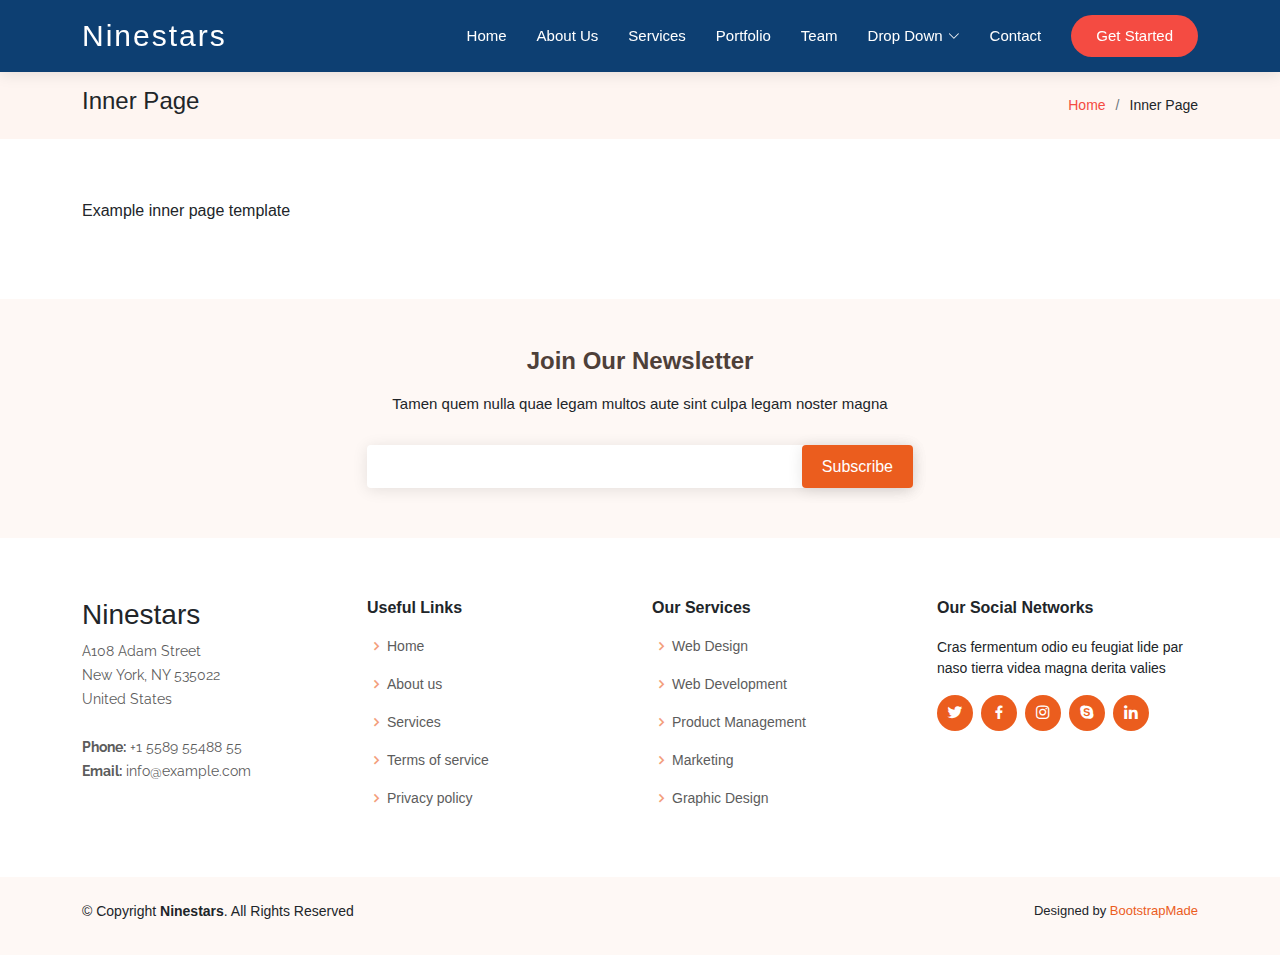
==== acercade.html @ 87b738aa "main commit" ====
<!DOCTYPE html>
<html lang="en">

<head>
  <meta charset="utf-8">
  <meta content="width=device-width, initial-scale=1.0" name="viewport">

  <title>Inner Page - Ninestars Bootstrap Template</title>
  <meta content="" name="description">
  <meta content="" name="keywords">

  <!-- Favicons -->
  <link href="assets/img/favicon.png" rel="icon">
  <link href="assets/img/apple-touch-icon.png" rel="apple-touch-icon">

  <!-- Google Fonts -->
  <link href="https://fonts.googleapis.com/css?family=Open+Sans:300,300i,400,400i,600,600i,700,700i|Raleway:300,300i,400,400i,600,600i,700,700i" rel="stylesheet">

  <!-- Vendor CSS Files -->
  <link href="assets/vendor/aos/aos.css" rel="stylesheet">
  <link href="assets/vendor/bootstrap/css/bootstrap.min.css" rel="stylesheet">
  <link href="assets/vendor/bootstrap-icons/bootstrap-icons.css" rel="stylesheet">
  <link href="assets/vendor/boxicons/css/boxicons.min.css" rel="stylesheet">
  <link href="assets/vendor/glightbox/css/glightbox.min.css" rel="stylesheet">
  <link href="assets/vendor/swiper/swiper-bundle.min.css" rel="stylesheet">

  <!-- Template Main CSS File -->
  <link href="assets/css/style.css" rel="stylesheet">

  <!-- =======================================================
  * Template Name: Ninestars - v4.7.0
  * Template URL: https://bootstrapmade.com/ninestars-free-bootstrap-3-theme-for-creative/
  * Author: BootstrapMade.com
  * License: https://bootstrapmade.com/license/
  ======================================================== -->
</head>

<body>

  <!-- ======= Header ======= -->
  <header id="header" class="fixed-top d-flex align-items-center">
    <div class="container d-flex align-items-center justify-content-between">

      <div class="logo">
        <h1 class="text-light"><a href="index.html"><span>Ninestars</span></a></h1>
        <!-- Uncomment below if you prefer to use an image logo -->
        <!-- <a href="index.html"><img src="assets/img/logo.png" alt="" class="img-fluid"></a>-->
      </div>

      <nav id="navbar" class="navbar">
        <ul>
          <li><a class="nav-link scrollto " href="#hero">Home</a></li>
          <li><a class="nav-link scrollto" href="#about">About Us</a></li>
          <li><a class="nav-link scrollto" href="#services">Services</a></li>
          <li><a class="nav-link scrollto" href="#portfolio">Portfolio</a></li>
          <li><a class="nav-link scrollto" href="#team">Team</a></li>
          <li class="dropdown"><a href="#"><span>Drop Down</span> <i class="bi bi-chevron-down"></i></a>
            <ul>
              <li><a href="#">Drop Down 1</a></li>
              <li class="dropdown"><a href="#"><span>Deep Drop Down</span> <i class="bi bi-chevron-right"></i></a>
                <ul>
                  <li><a href="#">Deep Drop Down 1</a></li>
                  <li><a href="#">Deep Drop Down 2</a></li>
                  <li><a href="#">Deep Drop Down 3</a></li>
                  <li><a href="#">Deep Drop Down 4</a></li>
                  <li><a href="#">Deep Drop Down 5</a></li>
                </ul>
              </li>
              <li><a href="#">Drop Down 2</a></li>
              <li><a href="#">Drop Down 3</a></li>
              <li><a href="#">Drop Down 4</a></li>
            </ul>
          </li>
          <li><a class="nav-link scrollto" href="#contact">Contact</a></li>
          <li><a class="getstarted scrollto" href="#about">Get Started</a></li>
        </ul>
        <i class="bi bi-list mobile-nav-toggle"></i>
      </nav><!-- .navbar -->

    </div>
  </header><!-- End Header -->

  <main id="main">

    <!-- ======= Breadcrumbs Section ======= -->
    <section class="breadcrumbs">
      <div class="container">

        <div class="d-flex justify-content-between align-items-center">
          <h2>Inner Page</h2>
          <ol>
            <li><a href="index.html">Home</a></li>
            <li>Inner Page</li>
          </ol>
        </div>

      </div>
    </section><!-- End Breadcrumbs Section -->

    <section class="inner-page">
      <div class="container">
        <p>
          Example inner page template
        </p>
      </div>
    </section>

  </main><!-- End #main -->

  <!-- ======= Footer ======= -->
  <footer id="footer">

    <div class="footer-newsletter">
      <div class="container">
        <div class="row justify-content-center">
          <div class="col-lg-6">
            <h4>Join Our Newsletter</h4>
            <p>Tamen quem nulla quae legam multos aute sint culpa legam noster magna</p>
            <form action="" method="post">
              <input type="email" name="email"><input type="submit" value="Subscribe">
            </form>
          </div>
        </div>
      </div>
    </div>

    <div class="footer-top">
      <div class="container">
        <div class="row">

          <div class="col-lg-3 col-md-6 footer-contact">
            <h3>Ninestars</h3>
            <p>
              A108 Adam Street <br>
              New York, NY 535022<br>
              United States <br><br>
              <strong>Phone:</strong> +1 5589 55488 55<br>
              <strong>Email:</strong> info@example.com<br>
            </p>
          </div>

          <div class="col-lg-3 col-md-6 footer-links">
            <h4>Useful Links</h4>
            <ul>
              <li><i class="bx bx-chevron-right"></i> <a href="#">Home</a></li>
              <li><i class="bx bx-chevron-right"></i> <a href="#">About us</a></li>
              <li><i class="bx bx-chevron-right"></i> <a href="#">Services</a></li>
              <li><i class="bx bx-chevron-right"></i> <a href="#">Terms of service</a></li>
              <li><i class="bx bx-chevron-right"></i> <a href="#">Privacy policy</a></li>
            </ul>
          </div>

          <div class="col-lg-3 col-md-6 footer-links">
            <h4>Our Services</h4>
            <ul>
              <li><i class="bx bx-chevron-right"></i> <a href="#">Web Design</a></li>
              <li><i class="bx bx-chevron-right"></i> <a href="#">Web Development</a></li>
              <li><i class="bx bx-chevron-right"></i> <a href="#">Product Management</a></li>
              <li><i class="bx bx-chevron-right"></i> <a href="#">Marketing</a></li>
              <li><i class="bx bx-chevron-right"></i> <a href="#">Graphic Design</a></li>
            </ul>
          </div>

          <div class="col-lg-3 col-md-6 footer-links">
            <h4>Our Social Networks</h4>
            <p>Cras fermentum odio eu feugiat lide par naso tierra videa magna derita valies</p>
            <div class="social-links mt-3">
              <a href="#" class="twitter"><i class="bx bxl-twitter"></i></a>
              <a href="#" class="facebook"><i class="bx bxl-facebook"></i></a>
              <a href="#" class="instagram"><i class="bx bxl-instagram"></i></a>
              <a href="#" class="google-plus"><i class="bx bxl-skype"></i></a>
              <a href="#" class="linkedin"><i class="bx bxl-linkedin"></i></a>
            </div>
          </div>

        </div>
      </div>
    </div>

    <div class="container py-4">
      <div class="copyright">
        &copy; Copyright <strong><span>Ninestars</span></strong>. All Rights Reserved
      </div>
      <div class="credits">
        <!-- All the links in the footer should remain intact. -->
        <!-- You can delete the links only if you purchased the pro version. -->
        <!-- Licensing information: https://bootstrapmade.com/license/ -->
        <!-- Purchase the pro version with working PHP/AJAX contact form: https://bootstrapmade.com/ninestars-free-bootstrap-3-theme-for-creative/ -->
        Designed by <a href="https://bootstrapmade.com/">BootstrapMade</a>
      </div>
    </div>
  </footer><!-- End Footer -->

  <a href="#" class="back-to-top d-flex align-items-center justify-content-center"><i class="bi bi-arrow-up-short"></i></a>

  <!-- Vendor JS Files -->
  <script src="assets/vendor/aos/aos.js"></script>
  <script src="assets/vendor/bootstrap/js/bootstrap.bundle.min.js"></script>
  <script src="assets/vendor/glightbox/js/glightbox.min.js"></script>
  <script src="assets/vendor/isotope-layout/isotope.pkgd.min.js"></script>
  <script src="assets/vendor/swiper/swiper-bundle.min.js"></script>
  <script src="assets/vendor/php-email-form/validate.js"></script>

  <!-- Template Main JS File -->
  <script src="assets/js/main.js"></script>

</body>

</html>
---- assets/css/style.css ----
/**
* Template Name: Ninestars - v4.7.0
* Template URL: https://bootstrapmade.com/ninestars-free-bootstrap-3-theme-for-creative/
* Author: BootstrapMade.com
* License: https://bootstrapmade.com/license/
*/

/*--------------------------------------------------------------
# General
--------------------------------------------------------------*/
body {
 font-family: Lato, Helvetica, sans-serif;
  color: #212529;
}

a {
  color: #F44B42;
  text-decoration: none;
}

a:hover {
  color: #F44B42;
  text-decoration: none;
}
h6{
  color: #000000;
}
h1, h2, h3, h4, h5, h6, .font-primary {
  font-family: Lato, Helvetica, sans-serif;
}

/*--------------------------------------------------------------
# Back to top button
--------------------------------------------------------------*/
.back-to-top {
  position: fixed;
  visibility: hidden;
  opacity: 0;
  right: 15px;
  bottom: 15px;
  z-index: 99999;
  background: #F44B42;
  width: 40px;
  height: 40px;
  border-radius: 4px;
  transition: all 0.4s;
}
.back-to-top i {
  font-size: 24px;
  color: #fff;
  line-height: 0;
}
.back-to-top:hover {
  background: #F44B42;
  color: #fff;
}
.back-to-top.active {
  visibility: visible;
  opacity: 1;
}

/*--------------------------------------------------------------
# Disable aos animation delay on mobile devices
--------------------------------------------------------------*/
@media screen and (max-width: 768px) {
  [data-aos-delay] {
    transition-delay: 0 !important;
  }
}
/*--------------------------------------------------------------
# Header
--------------------------------------------------------------*/
#header {
  height: 72px;
  transition: all 0.5s;
  z-index: 997;
  transition: all 0.5s;
  background: #0D3F72;
  box-shadow: 0px 2px 15px rgba(0, 0, 0, 0.1);
}
#header .logo h1 {
  font-size: 30px;
  margin: 0;
  line-height: 1;
  font-weight: 400;
  letter-spacing: 2px;
}
#header .logo h1 a, #header .logo h1 a:hover {
  color: #ffffff;
  text-decoration: none;
}
#header .logo img {
  padding: 0;
  margin: 0;
  max-height: 40px;
}

#main {
  margin-top: 72px;
}

/*--------------------------------------------------------------
# Navigation Menu
--------------------------------------------------------------*/
/**
* Desktop Navigation 
*/
.navbar {
  padding: 0;
}
.navbar ul {
  margin: 0;
  padding: 0;
  display: flex;
  list-style: none;
  align-items: center;
}
.navbar li {
  position: relative;
}
.navbar a, .navbar a:focus {
  display: flex;
  align-items: center;
  justify-content: space-between;
  padding: 10px 0 10px 30px;
  font-size: 15px;
  color: #ffffff;
  white-space: nowrap;
  transition: 0.3s;
}
.navbar a i, .navbar a:focus i {
  font-size: 12px;
  line-height: 0;
  margin-left: 5px;
}
.navbar a:hover, .navbar .active, .navbar .active:focus, .navbar li:hover > a {
  color: #F44B42;
}
.navbar .getstarted, .navbar .getstarted:focus {
  background: #F44B42;
  color: #fff;
  padding: 10px 25px;
  margin-left: 30px;
  border-radius: 50px;
}
.navbar .getstarted:hover, .navbar .getstarted:focus:hover {
  color: #fff;
  background: #F44B42;
}
.navbar .dropdown ul {
  display: block;
  position: absolute;
  left: 14px;
  top: calc(100% + 30px);
  margin: 0;
  padding: 10px 0;
  z-index: 99;
  opacity: 0;
  visibility: hidden;
  background: #fff;
  box-shadow: 0px 0px 30px rgba(127, 137, 161, 0.25);
  transition: 0.3s;
}
.navbar .dropdown ul li {
  min-width: 200px;
}
.navbar .dropdown ul a {
  padding: 10px 20px;
  font-size: 15px;
  text-transform: none;
}
.navbar .dropdown ul a i {
  font-size: 12px;
}
.navbar .dropdown ul a:hover, .navbar .dropdown ul .active:hover, .navbar .dropdown ul li:hover > a {
  color: #eb5d1e;
}
.navbar .dropdown:hover > ul {
  opacity: 1;
  top: 100%;
  visibility: visible;
}
.navbar .dropdown .dropdown ul {
  top: 0;
  left: calc(100% - 30px);
  visibility: hidden;
}
.navbar .dropdown .dropdown:hover > ul {
  opacity: 1;
  top: 0;
  left: 100%;
  visibility: visible;
}
@media (max-width: 1366px) {
  .navbar .dropdown .dropdown ul {
    left: -90%;
  }
  .navbar .dropdown .dropdown:hover > ul {
    left: -100%;
  }
}

/**
* Mobile Navigation 
*/
.mobile-nav-toggle {
  color: #7a6960;
  font-size: 28px;
  cursor: pointer;
  display: none;
  line-height: 0;
  transition: 0.5s;
}
.mobile-nav-toggle.bi-x {
  color: #fff;
}

@media (max-width: 991px) {
  .mobile-nav-toggle {
    display: block;
  }

  .navbar ul {
    display: none;
  }
}
.navbar-mobile {
  position: fixed;
  overflow: hidden;
  top: 0;
  right: 0;
  left: 0;
  bottom: 0;
  background: rgba(78, 64, 57, 0.9);
  transition: 0.3s;
}
.navbar-mobile .mobile-nav-toggle {
  position: absolute;
  top: 15px;
  right: 15px;
}
.navbar-mobile ul {
  display: block;
  position: absolute;
  top: 55px;
  right: 15px;
  bottom: 15px;
  left: 15px;
  padding: 10px 0;
  background-color: #fff;
  overflow-y: auto;
  transition: 0.3s;
}
.navbar-mobile a, .navbar-mobile a:focus {
  padding: 10px 20px;
  font-size: 15px;
  color: #7a6960;
}
.navbar-mobile a:hover, .navbar-mobile .active, .navbar-mobile li:hover > a {
  color: #eb5d1e;
}
.navbar-mobile .getstarted, .navbar-mobile .getstarted:focus {
  margin: 15px;
}
.navbar-mobile .dropdown ul {
  position: static;
  display: none;
  margin: 10px 20px;
  padding: 10px 0;
  z-index: 99;
  opacity: 1;
  visibility: visible;
  background: #fff;
  box-shadow: 0px 0px 30px rgba(127, 137, 161, 0.25);
}
.navbar-mobile .dropdown ul li {
  min-width: 200px;
}
.navbar-mobile .dropdown ul a {
  padding: 10px 20px;
}
.navbar-mobile .dropdown ul a i {
  font-size: 12px;
}
.navbar-mobile .dropdown ul a:hover, .navbar-mobile .dropdown ul .active:hover, .navbar-mobile .dropdown ul li:hover > a {
  color: #eb5d1e;
}
.navbar-mobile .dropdown > .dropdown-active {
  display: block;
}

/*--------------------------------------------------------------
# Hero Section
--------------------------------------------------------------*/
#hero {
  width: 100%;
  background-image: url('../img/image1.png');
  background-repeat: no-repeat;
  background-size: cover;
  height: 70vh;
  
  margin: 72px 0 -72px 0;
}
#hero h1 {
  margin: 0;
  font-size: 48px;
  font-weight: 700;
  line-height: 56px;
  color: #ffffff;
}
#hero h2 {
  color: #0D3F72;
  margin: 15px 0 0 0;
  font-size: 24px;
}
#hero .btn-get-started {
  font-family: Lato, Helvetica, sans-serif;
  font-weight: 500;
  font-size: 16px;
  letter-spacing: 1px;
  display: inline-block;
  padding: 18px 38px;
  transition: 0.5s;
  margin-top: 30px;
  color: #fff;
  background: #0D3F72;
}
#hero .btn-get-started:hover {
  background: #F44B42;
}
#hero .animated {
  animation: up-down 2s ease-in-out infinite alternate-reverse both;
}
@media (max-width: 991px) {
  #hero {
    height: calc(100vh - 72px);
  }
  #hero .animated {
    -webkit-animation: none;
    animation: none;
  }
  #hero .hero-img {
    text-align: center;
  }
  #hero .hero-img img {
    width: 50%;
  }
}
@media (max-width: 768px) {
  #hero h1 {
    font-size: 28px;
    line-height: 36px;
  }
  #hero h2 {
    font-size: 18px;
    line-height: 24px;
  }
  #hero .hero-img img {
    width: 70%;
  }
}
@media (max-width: 575px) {
  #hero .hero-img img {
    width: 80%;
  }
}
@media (max-height: 600px) {
  #hero {
    height: 120vh;
  }
}

@-webkit-keyframes up-down {
  0% {
    transform: translateY(10px);
  }
  100% {
    transform: translateY(-10px);
  }
}

@keyframes up-down {
  0% {
    transform: translateY(10px);
  }
  100% {
    transform: translateY(-10px);
  }
}
/*--------------------------------------------------------------
# Sections General
--------------------------------------------------------------*/
section {
  padding: 60px 0;
  overflow: hidden;
}

.section-bg {
  background-color: #fff;
}

.section-title {
  text-align: center;
  padding-bottom: 30px;
}
.section-title h2 {
  font-size: 24px;
  font-weight: 700;
  padding-bottom: 0;
  line-height: 1px;
  margin-bottom: 15px;
  color: #0D3F72;
}
.section-title p {
  padding-bottom: 15px;
  margin-bottom: 15px;
  position: relative;
  font-size: 32px;
  font-weight: 700;
  color: #4e4039;
}
.section-title p::after {
  content: "";
  position: absolute;
  display: block;
  width: 60px;
  height: 2px;
  background: #eb5d1e;
  bottom: 0;
  left: calc(50% - 30px);
}

/*--------------------------------------------------------------
# Breadcrumbs
--------------------------------------------------------------*/
.breadcrumbs {
  padding: 15px 0;
  background-color: #fef5f1;
  min-height: 40px;
}
.breadcrumbs h2 {
  font-size: 24px;
  font-weight: 300;
}
.breadcrumbs ol {
  display: flex;
  flex-wrap: wrap;
  list-style: none;
  padding: 0;
  margin: 0;
  font-size: 14px;
}
.breadcrumbs ol li + li {
  padding-left: 10px;
}
.breadcrumbs ol li + li::before {
  display: inline-block;
  padding-right: 10px;
  color: #6c757d;
  content: "/";
}
@media (max-width: 768px) {
  .breadcrumbs .d-flex {
    display: block !important;
  }
  .breadcrumbs ol {
    display: block;
  }
  .breadcrumbs ol li {
    display: inline-block;
  }
}

/*--------------------------------------------------------------
# About
--------------------------------------------------------------*/
.about h3 {
  font-weight: 700;
  font-size: 34px;
  color: #4e4039;
}
.about h4 {
  font-size: 20px;
  font-weight: 700;
  margin-top: 5px;
  color: #7a6960;
}
.about i {
  font-size: 48px;
  margin-top: 15px;
  color: #f39e7a;
}
.about p {
  font-size: 15px;
  color: #5a6570;
}
@media (max-width: 991px) {
  .about .about-img img {
    max-width: 70%;
  }
}
@media (max-width: 767px) {
  .about .about-img img {
    max-width: 90%;
  }
}

/*--------------------------------------------------------------
# Services
--------------------------------------------------------------*/
.services .icon-box {
  padding: 30px;
  position: relative;
  overflow: hidden;
  margin: 0 0 40px 0;
  background: #fff;
  box-shadow: 0 10px 29px 0 rgba(68, 88, 144, 0.1);
  transition: all 0.3s ease-in-out;
  border-radius: 15px;
  text-align: center;
  border-bottom: 3px solid #fff;
}
.services .icon-box:hover {
  transform: translateY(-5px);
  border-color: #ef7f4d;
}
.services .icon i {
  font-size: 48px;
  line-height: 1;
  margin-bottom: 15px;
  color: #ef7f4d;
}
.services .title {
  font-weight: 700;
  margin-bottom: 15px;
  font-size: 18px;
}
.services .title a {
  color: #111;
}
.services .description {
  font-size: 15px;
  line-height: 28px;
  margin-bottom: 0;
}

/*--------------------------------------------------------------
# Portfolio
--------------------------------------------------------------*/
.portfolio .portfolio-item {
  margin-bottom: 30px;
}
.portfolio #portfolio-flters {
  padding: 0;
  margin: 0 0 35px 0;
  list-style: none;
  text-align: center;
}
.portfolio #portfolio-flters li {
  cursor: pointer;
  margin: 0 15px 15px 0;
  display: inline-block;
  padding: 5px;
  font-size: 16px;
  font-weight: 600;
  line-height: 20px;
  color: #212529;
  margin-bottom: 5px;
  transition: all 0.3s ease-in-out;
}
.portfolio #portfolio-flters li:hover, .portfolio #portfolio-flters li.filter-active {
  color: #eb5d1e;
}
.portfolio #portfolio-flters li:last-child {
  margin-right: 0;
}
.portfolio .portfolio-wrap {
  transition: 0.3s;
  position: relative;
  overflow: hidden;
  border-radius: 8px;
  z-index: 1;
}
.portfolio .portfolio-wrap::before {
  content: "";
  background: rgba(122, 105, 96, 0.6);
  position: absolute;
  left: 100%;
  right: 0;
  top: 0;
  bottom: 0;
  transition: all ease-in-out 0.3s;
  z-index: 2;
}
.portfolio .portfolio-wrap img {
  transition: 0.3s;
  position: relative;
  z-index: 1;
}
.portfolio .portfolio-wrap .portfolio-links {
  opacity: 0;
  left: 0;
  right: 0;
  top: calc(50% - 32px);
  text-align: center;
  z-index: 3;
  position: absolute;
  transition: all ease-in-out 0.3s;
}
.portfolio .portfolio-wrap .portfolio-links a {
  color: #eb5d1e;
  margin: 0 4px;
  line-height: 0;
  background-color: #fff;
  padding-top: 6px;
  padding-right: 1px;
  border-radius: 50px;
  text-align: center;
  width: 32px;
  height: 32px;
  display: inline-block;
  transition: 0.3s;
}
.portfolio .portfolio-wrap .portfolio-links a i {
  line-height: 0;
  font-size: 20px;
}
.portfolio .portfolio-wrap .portfolio-links a:hover {
  background: #eb5d1e;
  color: #fff;
}
.portfolio .portfolio-wrap .portfolio-info {
  opacity: 0;
  position: absolute;
  bottom: -20px;
  left: 0;
  right: 0;
  text-align: center;
  z-index: 3;
  transition: all ease-in-out 0.3s;
}
.portfolio .portfolio-wrap .portfolio-info h4 {
  font-size: 20px;
  color: #fff;
  font-weight: 600;
}
.portfolio .portfolio-wrap .portfolio-info p {
  color: #ffffff;
  font-size: 14px;
  text-transform: uppercase;
}
.portfolio .portfolio-wrap:hover::before {
  left: 0;
}
.portfolio .portfolio-wrap:hover .portfolio-links {
  opacity: 1;
  top: calc(50% - 16px);
}
.portfolio .portfolio-wrap:hover .portfolio-info {
  opacity: 1;
  bottom: 0;
}

/*--------------------------------------------------------------
# Portfolio Details
--------------------------------------------------------------*/
.portfolio-details {
  padding-top: 40px;
}
.portfolio-details .portfolio-details-slider img {
  width: 100%;
}
.portfolio-details .portfolio-details-slider .swiper-pagination {
  margin-top: 20px;
  position: relative;
}
.portfolio-details .portfolio-details-slider .swiper-pagination .swiper-pagination-bullet {
  width: 12px;
  height: 12px;
  background-color: #fff;
  opacity: 1;
  border: 1px solid #eb5d1e;
}
.portfolio-details .portfolio-details-slider .swiper-pagination .swiper-pagination-bullet-active {
  background-color: #eb5d1e;
}
.portfolio-details .portfolio-info {
  padding: 30px;
  box-shadow: 0px 0 30px rgba(122, 105, 96, 0.08);
}
.portfolio-details .portfolio-info h3 {
  font-size: 22px;
  font-weight: 700;
  margin-bottom: 20px;
  padding-bottom: 20px;
  border-bottom: 1px solid #eee;
}
.portfolio-details .portfolio-info ul {
  list-style: none;
  padding: 0;
  font-size: 15px;
}
.portfolio-details .portfolio-info ul li + li {
  margin-top: 10px;
}
.portfolio-details .portfolio-description {
  padding-top: 30px;
}
.portfolio-details .portfolio-description h2 {
  font-size: 26px;
  font-weight: 700;
  margin-bottom: 20px;
}
.portfolio-details .portfolio-description p {
  padding: 0;
}

/*--------------------------------------------------------------
# F.A.Q
--------------------------------------------------------------*/
.faq {
  padding: 60px 0;
}
.faq .faq-list {
  padding: 0;
  list-style: none;
}
.faq .faq-list li {
  border-bottom: 1px solid #eae7e5;
  margin-bottom: 20px;
  padding-bottom: 20px;
}
.faq .faq-list .question {
  display: block;
  position: relative;
  font-family: #eb5d1e;
  font-size: 18px;
  line-height: 24px;
  font-weight: 400;
  font-weight: 600;
  padding-left: 25px;
  cursor: pointer;
  color: #c54811;
  transition: 0.3s;
}
.faq .faq-list i {
  font-size: 16px;
  position: absolute;
  left: 0;
  top: -2px;
}
.faq .faq-list p {
  margin-bottom: 0;
  padding: 10px 0 0 25px;
}
.faq .faq-list .icon-show {
  display: none;
}
.faq .faq-list .collapsed {
  color: #343a40;
}
.faq .faq-list .collapsed:hover {
  color: #eb5d1e;
}
.faq .faq-list .collapsed .icon-show {
  display: inline-block;
  transition: 0.6s;
}
.faq .faq-list .collapsed .icon-close {
  display: none;
  transition: 0.6s;
}

/*--------------------------------------------------------------
# Team
--------------------------------------------------------------*/
.team {
  background: #fff;
  padding: 60px 0;
}
.team .member {
  text-align: center;
  margin-bottom: 20px;
  background: #343a40;
  position: relative;
  overflow: hidden;
}
.team .member .member-info {
  opacity: 0;
  position: absolute;
  bottom: 0;
  top: 0;
  left: 0;
  right: 0;
  transition: 0.2s;
}
.team .member .member-info-content {
  position: absolute;
  left: 50px;
  right: 0;
  bottom: 0;
  transition: bottom 0.4s;
}
.team .member .member-info-content h4 {
  font-weight: 700;
  margin-bottom: 2px;
  font-size: 18px;
  color: #fff;
}
.team .member .member-info-content span {
  font-style: italic;
  display: block;
  font-size: 13px;
  color: #fff;
}
.team .member .social {
  position: absolute;
  left: -50px;
  top: 0;
  bottom: 0;
  width: 50px;
  transition: left ease-in-out 0.3s;
  background: rgba(78, 64, 57, 0.6);
  text-align: center;
}
.team .member .social a {
  transition: color 0.3s;
  display: block;
  color: #fff;
  margin-top: 15px;
}
.team .member .social a:hover {
  color: #eb5d1e;
}
.team .member .social i {
  font-size: 18px;
  margin: 0 2px;
}
.team .member:hover .member-info {
  background: linear-gradient(0deg, rgba(78, 64, 57, 0.95) 0%, rgba(78, 64, 57, 0.95) 15%, rgba(255, 255, 255, 0) 100%);
  opacity: 1;
  transition: 0.4s;
}
.team .member:hover .member-info-content {
  bottom: 30px;
  transition: bottom 0.4s;
}
.team .member:hover .social {
  left: 0;
  transition: left ease-in-out 0.3s;
}

/*--------------------------------------------------------------
# Clients
--------------------------------------------------------------*/
.clients .clients-slider .swiper-slide img {
  opacity: 0.5;
  transition: 0.3s;
}
.clients .clients-slider .swiper-slide img:hover {
  opacity: 1;
}
.clients .clients-slider .swiper-pagination {
  margin-top: 20px;
  position: relative;
}
.clients .clients-slider .swiper-pagination .swiper-pagination-bullet {
  width: 12px;
  height: 12px;
  background-color: #fff;
  opacity: 1;
  border: 1px solid #eb5d1e;
}
.clients .clients-slider .swiper-pagination .swiper-pagination-bullet-active {
  background-color: #eb5d1e;
}

/*--------------------------------------------------------------
# Contact Us
--------------------------------------------------------------*/
.contact .info {
  border-top: 3px solid #eb5d1e;
  border-bottom: 3px solid #eb5d1e;
  padding: 30px;
  background: #fff;
  width: 100%;
  box-shadow: 0 0 24px 0 rgba(0, 0, 0, 0.12);
}
.contact .info i {
  font-size: 20px;
  color: #eb5d1e;
  float: left;
  width: 44px;
  height: 44px;
  background: #fdf1ec;
  display: flex;
  justify-content: center;
  align-items: center;
  border-radius: 50px;
  transition: all 0.3s ease-in-out;
}
.contact .info h4 {
  padding: 0 0 0 60px;
  font-size: 22px;
  font-weight: 600;
  margin-bottom: 5px;
  color: #7a6960;
}
.contact .info p {
  padding: 0 0 10px 60px;
  margin-bottom: 20px;
  font-size: 14px;
  color: #ab9d95;
}
.contact .info .email p {
  padding-top: 5px;
}
.contact .info .social-links {
  padding-left: 60px;
}
.contact .info .social-links a {
  font-size: 18px;
  display: inline-block;
  background: #333;
  color: #fff;
  line-height: 1;
  padding: 8px 0;
  border-radius: 50%;
  text-align: center;
  width: 36px;
  height: 36px;
  transition: 0.3s;
  margin-right: 10px;
}
.contact .info .social-links a:hover {
  background: #eb5d1e;
  color: #fff;
}
.contact .info .email:hover i, .contact .info .address:hover i, .contact .info .phone:hover i {
  background: #eb5d1e;
  color: #fff;
}
.contact .php-email-form {
  width: 100%;
  border-top: 3px solid #eb5d1e;
  border-bottom: 3px solid #eb5d1e;
  padding: 30px;
  background: #fff;
  box-shadow: 0 0 24px 0 rgba(0, 0, 0, 0.12);
}
.contact .php-email-form .form-group {
  padding-bottom: 8px;
}
.contact .php-email-form .error-message {
  display: none;
  color: #fff;
  background: #ed3c0d;
  text-align: left;
  padding: 15px;
  font-weight: 600;
}
.contact .php-email-form .error-message br + br {
  margin-top: 25px;
}
.contact .php-email-form .sent-message {
  display: none;
  color: #fff;
  background: #18d26e;
  text-align: center;
  padding: 15px;
  font-weight: 600;
}
.contact .php-email-form .loading {
  display: none;
  background: #fff;
  text-align: center;
  padding: 15px;
}
.contact .php-email-form .loading:before {
  content: "";
  display: inline-block;
  border-radius: 50%;
  width: 24px;
  height: 24px;
  margin: 0 10px -6px 0;
  border: 3px solid #18d26e;
  border-top-color: #eee;
  -webkit-animation: animate-loading 1s linear infinite;
  animation: animate-loading 1s linear infinite;
}
.contact .php-email-form input, .contact .php-email-form textarea {
  border-radius: 0;
  box-shadow: none;
  font-size: 14px;
}
.contact .php-email-form input {
  height: 44px;
}
.contact .php-email-form textarea {
  padding: 10px 12px;
}
.contact .php-email-form button[type=submit] {
  background: #F44B42;
  border: 0;
  padding: 10px 24px;
  color: #fff;
  transition: 0.4s;
  border-radius: 4px;
}
.contact .php-email-form button[type=submit]:hover {
  background: #ef7f4d;
}
@-webkit-keyframes animate-loading {
  0% {
    transform: rotate(0deg);
  }
  100% {
    transform: rotate(360deg);
  }
}
@keyframes animate-loading {
  0% {
    transform: rotate(0deg);
  }
  100% {
    transform: rotate(360deg);
  }
}

/*--------------------------------------------------------------
# Footer
--------------------------------------------------------------*/
#footer {
  background: #fff;
  padding: 0 0 30px 0;
  color: #212529;
  font-size: 14px;
  background: #fef8f5;
}
#footer .footer-newsletter {
  padding: 50px 0;
  background: #fef8f5;
  text-align: center;
  font-size: 15px;
}
#footer .footer-newsletter h4 {
  font-size: 24px;
  margin: 0 0 20px 0;
  padding: 0;
  line-height: 1;
  font-weight: 600;
  color: #4e4039;
}
#footer .footer-newsletter form {
  margin-top: 30px;
  background: #fff;
  padding: 6px 10px;
  position: relative;
  border-radius: 4px;
  box-shadow: 0px 2px 15px rgba(0, 0, 0, 0.1);
  text-align: left;
}
#footer .footer-newsletter form input[type=email] {
  border: 0;
  padding: 4px 4px;
  width: calc(100% - 100px);
}
#footer .footer-newsletter form input[type=submit] {
  position: absolute;
  top: 0;
  right: 0;
  bottom: 0;
  border: 0;
  background: none;
  font-size: 16px;
  padding: 0 20px;
  background: #eb5d1e;
  color: #fff;
  transition: 0.3s;
  border-radius: 4px;
  box-shadow: 0px 2px 15px rgba(0, 0, 0, 0.1);
}
#footer .footer-newsletter form input[type=submit]:hover {
  background: #c54811;
}
#footer .footer-top {
  padding: 60px 0 30px 0;
  background: #fff;
}
#footer .footer-top .footer-contact {
  margin-bottom: 30px;
}
#footer .footer-top .footer-contact h4 {
  font-size: 22px;
  margin: 0 0 30px 0;
  padding: 2px 0 2px 0;
  line-height: 1;
  font-weight: 700;
}
#footer .footer-top .footer-contact p {
  font-size: 14px;
  line-height: 24px;
  margin-bottom: 0;
  font-family: "Raleway", sans-serif;
  color: #5c5c5c;
}
#footer .footer-top h4 {
  font-size: 16px;
  font-weight: bold;
  color: #212529;
  position: relative;
  padding-bottom: 12px;
}
#footer .footer-top .footer-links {
  margin-bottom: 30px;
}
#footer .footer-top .footer-links ul {
  list-style: none;
  padding: 0;
  margin: 0;
}
#footer .footer-top .footer-links ul i {
  padding-right: 2px;
  color: #f39e7a;
  font-size: 18px;
  line-height: 1;
}
#footer .footer-top .footer-links ul li {
  padding: 10px 0;
  display: flex;
  align-items: center;
}
#footer .footer-top .footer-links ul li:first-child {
  padding-top: 0;
}
#footer .footer-top .footer-links ul a {
  color: #5c5c5c;
  transition: 0.3s;
  display: inline-block;
  line-height: 1;
}
#footer .footer-top .footer-links ul a:hover {
  text-decoration: none;
  color: #eb5d1e;
}
#footer .footer-top .social-links a {
  font-size: 18px;
  display: inline-block;
  background: #eb5d1e;
  color: #fff;
  line-height: 1;
  padding: 8px 0;
  margin-right: 4px;
  border-radius: 50%;
  text-align: center;
  width: 36px;
  height: 36px;
  transition: 0.3s;
}
#footer .footer-top .social-links a:hover {
  background: #ef7f4d;
  color: #fff;
  text-decoration: none;
}
#footer .copyright {
  text-align: center;
  float: left;
}
#footer .credits {
  float: right;
  text-align: center;
  font-size: 13px;
  color: #212529;
}
#footer .credits a {
  color: #eb5d1e;
}
@media (max-width: 575px) {
  #footer .copyright, #footer .credits {
    float: none;
    -moz-text-align-last: center;
    text-align-last: center;
    padding: 3px 0;
  }
}
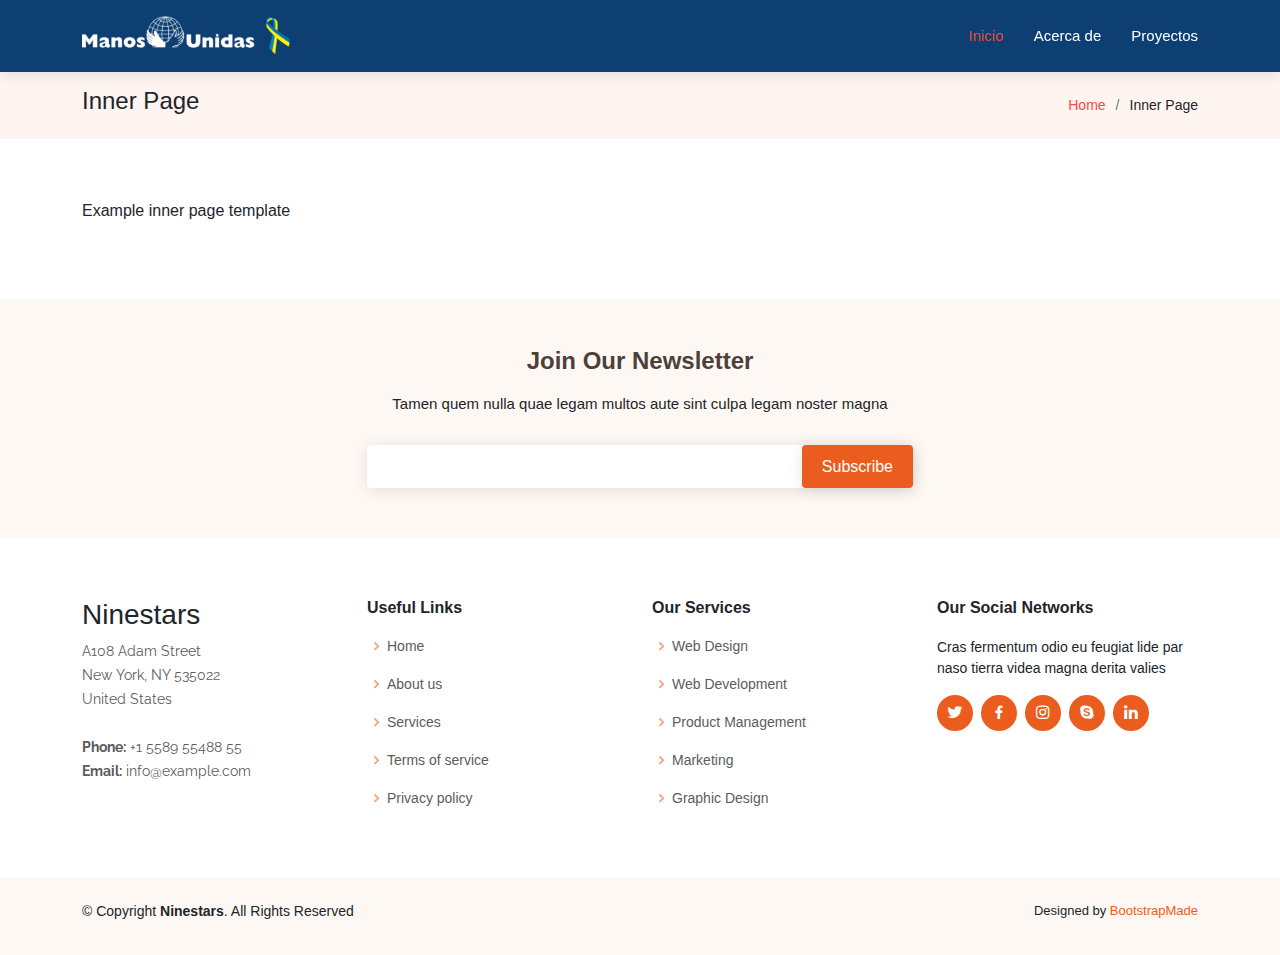
==== commit bc4e03cd: "navbar" ====
--- a/acercade.html
+++ b/acercade.html
@@ -6,7 +6,7 @@
   <meta content="width=device-width, initial-scale=1.0" name="viewport">
 
   <title>Inner Page - Ninestars Bootstrap Template</title>
-  <meta content="" name="description">
+  <meta content=""av name="description">
   <meta content="" name="keywords">
 
   <!-- Favicons -->
@@ -42,37 +42,17 @@
     <div class="container d-flex align-items-center justify-content-between">
 
       <div class="logo">
-        <h1 class="text-light"><a href="index.html"><span>Ninestars</span></a></h1>
+        <h1 class="text-light"><img src="assets/img/logowhite.png" alt="" srcset=""></a></h1>
         <!-- Uncomment below if you prefer to use an image logo -->
         <!-- <a href="index.html"><img src="assets/img/logo.png" alt="" class="img-fluid"></a>-->
       </div>
 
       <nav id="navbar" class="navbar">
         <ul>
-          <li><a class="nav-link scrollto " href="#hero">Home</a></li>
-          <li><a class="nav-link scrollto" href="#about">About Us</a></li>
-          <li><a class="nav-link scrollto" href="#services">Services</a></li>
-          <li><a class="nav-link scrollto" href="#portfolio">Portfolio</a></li>
-          <li><a class="nav-link scrollto" href="#team">Team</a></li>
-          <li class="dropdown"><a href="#"><span>Drop Down</span> <i class="bi bi-chevron-down"></i></a>
-            <ul>
-              <li><a href="#">Drop Down 1</a></li>
-              <li class="dropdown"><a href="#"><span>Deep Drop Down</span> <i class="bi bi-chevron-right"></i></a>
-                <ul>
-                  <li><a href="#">Deep Drop Down 1</a></li>
-                  <li><a href="#">Deep Drop Down 2</a></li>
-                  <li><a href="#">Deep Drop Down 3</a></li>
-                  <li><a href="#">Deep Drop Down 4</a></li>
-                  <li><a href="#">Deep Drop Down 5</a></li>
-                </ul>
-              </li>
-              <li><a href="#">Drop Down 2</a></li>
-              <li><a href="#">Drop Down 3</a></li>
-              <li><a href="#">Drop Down 4</a></li>
-            </ul>
-          </li>
-          <li><a class="nav-link scrollto" href="#contact">Contact</a></li>
-          <li><a class="getstarted scrollto" href="#about">Get Started</a></li>
+          <li><a class="nav-link scrollto active" href="index.html">Inicio</a></li>
+          <li><a class="nav-link scrollto" href="acercade.html">Acerca de</a></li>
+          <li><a class="nav-link scrollto" href="proyectos.html">Proyectos</a></li>
+        
         </ul>
         <i class="bi bi-list mobile-nav-toggle"></i>
       </nav><!-- .navbar -->
--- a/assets/css/style.css
+++ b/assets/css/style.css
@@ -173,7 +173,7 @@
   font-size: 12px;
 }
 .navbar .dropdown ul a:hover, .navbar .dropdown ul .active:hover, .navbar .dropdown ul li:hover > a {
-  color: #eb5d1e;
+  color: #F44B42;
 }
 .navbar .dropdown:hover > ul {
   opacity: 1;
@@ -257,7 +257,7 @@
   color: #7a6960;
 }
 .navbar-mobile a:hover, .navbar-mobile .active, .navbar-mobile li:hover > a {
-  color: #eb5d1e;
+  color: #F44B42;
 }
 .navbar-mobile .getstarted, .navbar-mobile .getstarted:focus {
   margin: 15px;
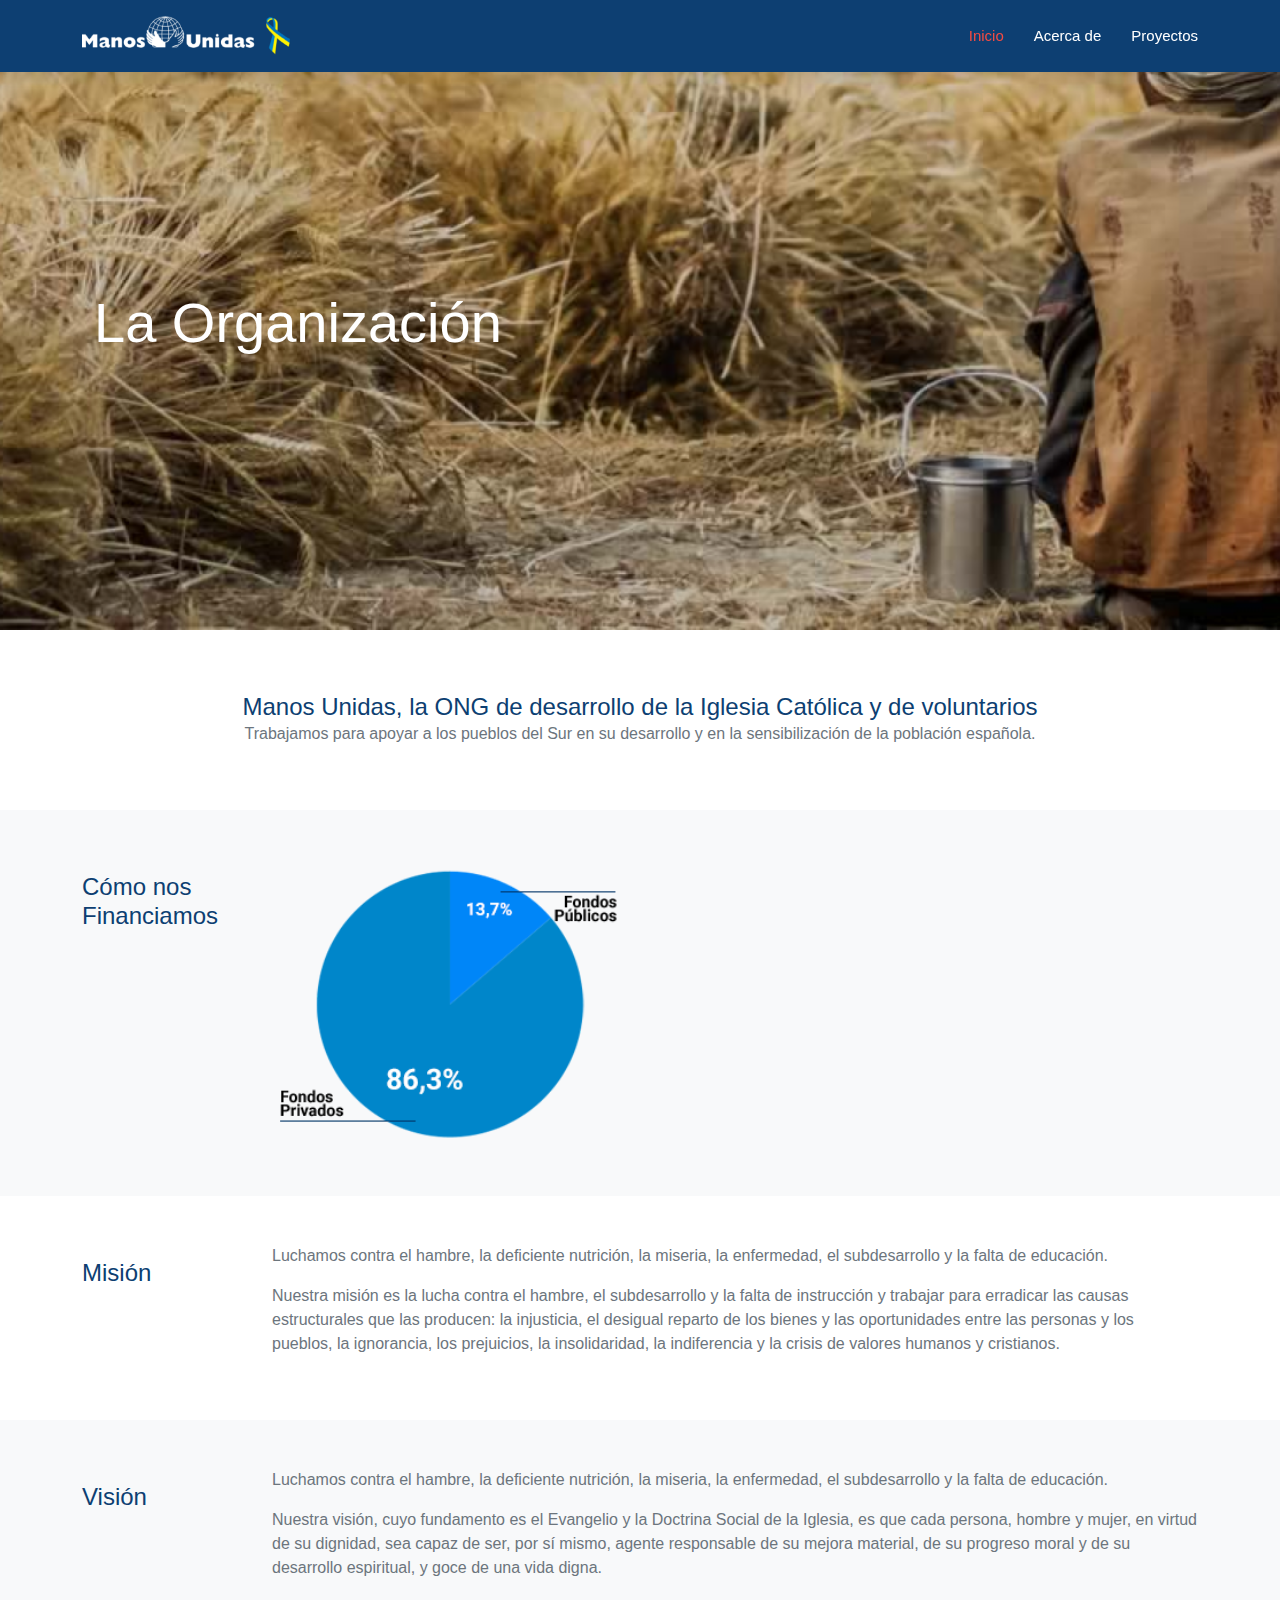
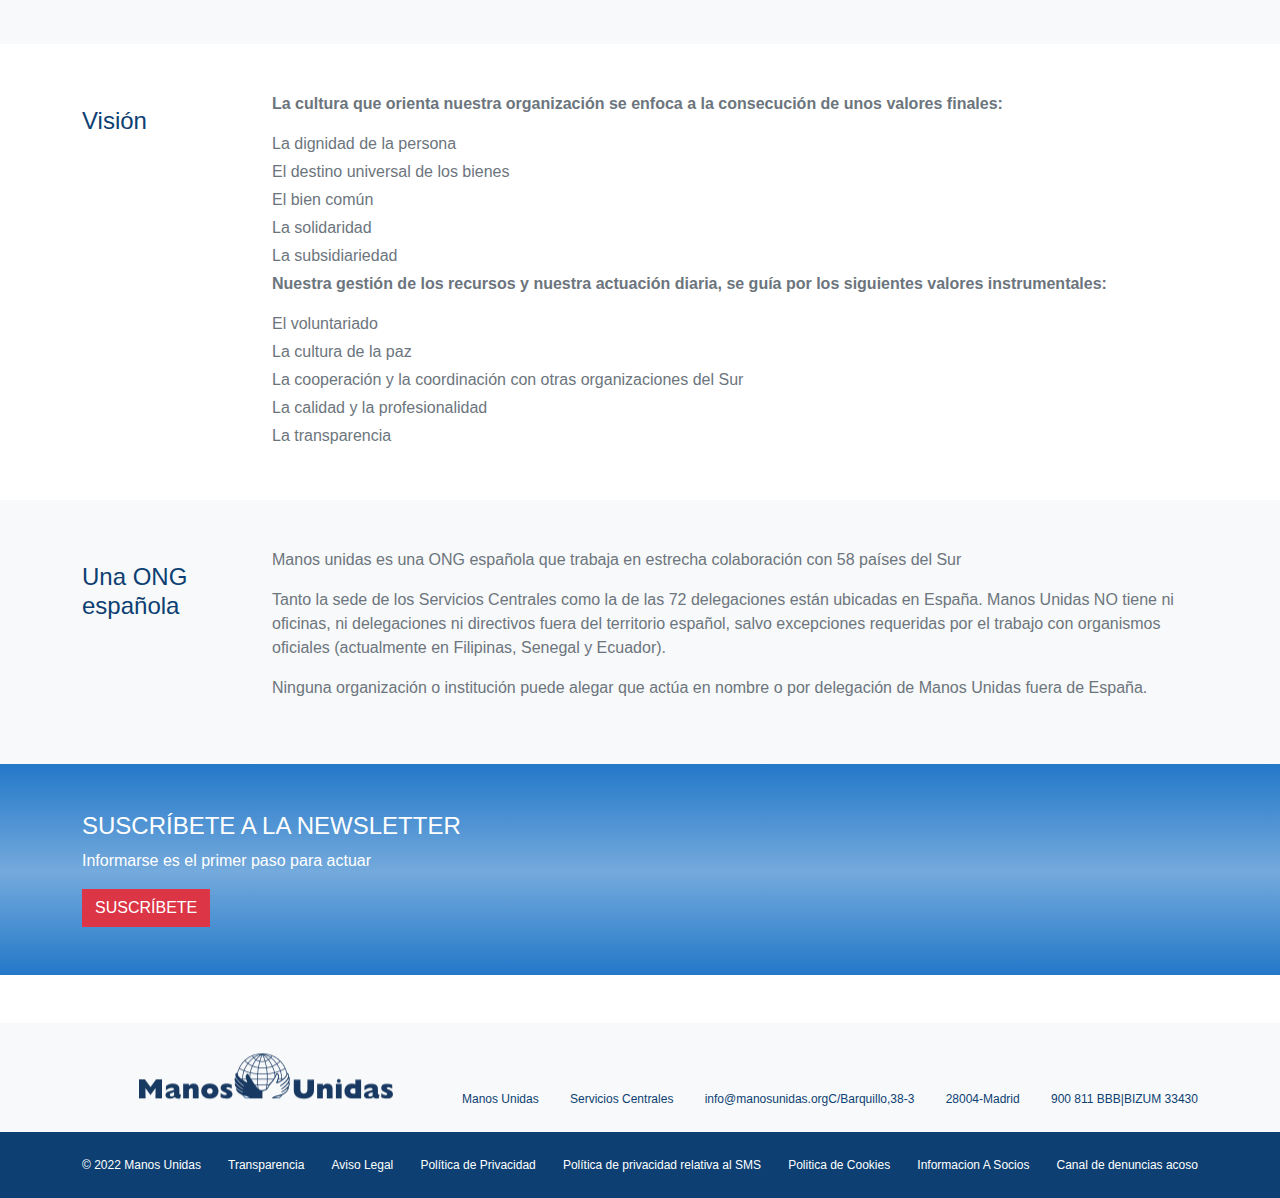
==== commit c83ce900: "add about us page" ====
--- a/acercade.html
+++ b/acercade.html
@@ -26,6 +26,7 @@
 
   <!-- Template Main CSS File -->
   <link href="assets/css/style.css" rel="stylesheet">
+  <link href="assets/css/acerca.css" rel="stylesheet">
 
   <!-- =======================================================
   * Template Name: Ninestars - v4.7.0
@@ -56,122 +57,170 @@
         </ul>
         <i class="bi bi-list mobile-nav-toggle"></i>
       </nav><!-- .navbar -->
-
     </div>
   </header><!-- End Header -->
 
-  <main id="main">
-
-    <!-- ======= Breadcrumbs Section ======= -->
-    <section class="breadcrumbs">
-      <div class="container">
-
-        <div class="d-flex justify-content-between align-items-center">
-          <h2>Inner Page</h2>
-          <ol>
-            <li><a href="index.html">Home</a></li>
-            <li>Inner Page</li>
-          </ol>
-        </div>
-
-      </div>
-    </section><!-- End Breadcrumbs Section -->
-
-    <section class="inner-page">
-      <div class="container">
-        <p>
-          Example inner page template
-        </p>
-      </div>
-    </section>
-
-  </main><!-- End #main -->
+  <section class="main text-secondary p-0">
+    <div class="row">
+      <div class="col-12">
+        <div class="header-about d-flex align-items-center">
+          <div class="container">
+            <h1 class="text-white display-4">La Organización</h1>
+          </div>
+        </div>
+      </div>
+    </div>
+    <div class="p-5">
+      <div class="container">
+        <div class="row">
+          <div class="col-12 text-center">
+            <h1>Manos Unidas, la ONG de desarrollo de la Iglesia Católica y de voluntarios</h1>
+            <p>Trabajamos para apoyar a los pueblos del Sur en su desarrollo y en la sensibilización de la población española. </p>
+          </div>
+        </div>
+      </div>
+    </div>
+    <div class="p-5 bg-light">
+      <div class="container">
+        <div class="row">
+          <div class="col-sm-3 col-md-2">
+            <h1 class="mb-2">Cómo nos Financiamos</h1>
+          </div>
+          <div class="col-xs-4 col-md-4">
+            <img src="assets/img/image_11-1.png" class="w-100 img-responsive" alt="">
+          </div>
+        </div>
+      </div>
+    </div>
+    <div class="p-5">
+      <div class="container">
+        <div class="row">
+          <div class="col-sm-3 col-md-2">
+            <h1 class="mb-2">Misión</h1>
+          </div>
+          <div class="col-xs-9 col-md-10">
+            <p class="font-weight-bold">Luchamos contra el hambre, la deficiente nutrición, la miseria, la enfermedad, el subdesarrollo y la falta de educación.</p>
+            <p>Nuestra misión es la lucha contra el hambre, el subdesarrollo y la falta de instrucción y trabajar para erradicar las causas estructurales 
+              que las producen: la injusticia, el desigual reparto de los bienes y las oportunidades entre las personas y los pueblos, la ignorancia, los prejuicios, 
+              la insolidaridad, la indiferencia y la crisis de valores humanos y cristianos.
+            </p>
+          </div>
+        </div>
+      </div>
+    </div>
+    <div class="p-5 bg-light">
+      <div class="container">
+        <div class="row">
+          <div class="col-sm-3 col-md-2">
+            <h1 class="mb-2">Visión</h1>
+          </div>
+          <div class="col-xs-9 col-md-10">
+            <p class="font-weight-bold">Luchamos contra el hambre, la deficiente nutrición, la miseria, la enfermedad, el subdesarrollo y la falta de educación.</p>
+            <p>Nuestra visión, cuyo fundamento es el Evangelio y la Doctrina Social de la Iglesia, es que cada persona, hombre y mujer, en virtud de su dignidad, 
+              sea capaz de ser, por sí mismo, agente responsable de su mejora material, de su progreso moral y de su desarrollo espiritual, y goce de una vida digna.
+            </p>
+          </div>
+        </div>
+      </div>
+    </div>
+    <div class="p-5">
+      <div class="container">
+        <div class="row">
+          <div class="col-sm-3 col-md-2">
+            <h1 class="mb-2">Visión</h1>
+          </div>
+          <div class="col-xs-9 col-md-10">
+            <p class="fw-bold mb-3">La cultura que orienta nuestra organización se enfoca a la consecución de unos valores finales:</p>
+            <p class="mb-1">La dignidad de la persona</p>
+            <p class="mb-1">El destino universal de los bienes</p>
+            <p class="mb-1">El bien común</p>
+            <p class="mb-1">La solidaridad</p>
+            <p class="mb-1">La subsidiariedad</p>
+            <p class="fw-bold mb-3">Nuestra gestión de los recursos y nuestra actuación diaria, se guía por los siguientes valores instrumentales:</p>
+            <p class="mb-1">El voluntariado</p>
+            <p class="mb-1">La cultura de la paz</p>
+            <p class="mb-1">La cooperación y la coordinación con otras organizaciones del Sur</p>
+            <p class="mb-1">La calidad y la profesionalidad</p>
+            <p class="mb-1">La transparencia</p>
+          </div>
+        </div>
+      </div>
+    </div>
+    <div class="p-5 bg-light">
+      <div class="container">
+        <div class="row">
+          <div class="col-sm-3 col-md-2">
+            <h1 class="mb-2">Una ONG española</h1>
+          </div>
+          <div class="col-xs-9 col-md-10">
+            <p class="font-weight-bold">Manos unidas es una ONG española que trabaja en estrecha colaboración con 58 países del Sur</p>
+            <p>
+              Tanto la sede de los Servicios Centrales como la de las 72 delegaciones están ubicadas en España.
+              Manos Unidas NO tiene ni oficinas, ni delegaciones ni directivos fuera del territorio español, salvo excepciones requeridas 
+              por el trabajo con organismos oficiales (actualmente en Filipinas, Senegal y Ecuador).
+              <p class="font-weight-bold">Ninguna organización o institución puede alegar que actúa en nombre o por delegación de Manos Unidas fuera de España.</p>
+            </p>
+          </div>
+        </div>
+      </div>
+    </div>
+    <div class="p-5 newsletter">
+      <div class="container">
+        <div class="row">
+          <div class="col-12 text-white">
+            <h4>SUSCRÍBETE A LA NEWSLETTER</h4>
+            <p>Informarse es el primer paso para actuar</p>
+            <button type="button" class="btn btn-danger rounded-0">SUSCRÍBETE</button>
+          </div>
+        </div>
+      </div>
+    </div>
+  </section>
+
+
 
   <!-- ======= Footer ======= -->
-  <footer id="footer">
-
-    <div class="footer-newsletter">
-      <div class="container">
-        <div class="row justify-content-center">
-          <div class="col-lg-6">
-            <h4>Join Our Newsletter</h4>
-            <p>Tamen quem nulla quae legam multos aute sint culpa legam noster magna</p>
-            <form action="" method="post">
-              <input type="email" name="email"><input type="submit" value="Subscribe">
-            </form>
-          </div>
-        </div>
-      </div>
-    </div>
-
-    <div class="footer-top">
-      <div class="container">
-        <div class="row">
-
-          <div class="col-lg-3 col-md-6 footer-contact">
-            <h3>Ninestars</h3>
-            <p>
-              A108 Adam Street <br>
-              New York, NY 535022<br>
-              United States <br><br>
-              <strong>Phone:</strong> +1 5589 55488 55<br>
-              <strong>Email:</strong> info@example.com<br>
-            </p>
-          </div>
-
-          <div class="col-lg-3 col-md-6 footer-links">
-            <h4>Useful Links</h4>
-            <ul>
-              <li><i class="bx bx-chevron-right"></i> <a href="#">Home</a></li>
-              <li><i class="bx bx-chevron-right"></i> <a href="#">About us</a></li>
-              <li><i class="bx bx-chevron-right"></i> <a href="#">Services</a></li>
-              <li><i class="bx bx-chevron-right"></i> <a href="#">Terms of service</a></li>
-              <li><i class="bx bx-chevron-right"></i> <a href="#">Privacy policy</a></li>
-            </ul>
-          </div>
-
-          <div class="col-lg-3 col-md-6 footer-links">
-            <h4>Our Services</h4>
-            <ul>
-              <li><i class="bx bx-chevron-right"></i> <a href="#">Web Design</a></li>
-              <li><i class="bx bx-chevron-right"></i> <a href="#">Web Development</a></li>
-              <li><i class="bx bx-chevron-right"></i> <a href="#">Product Management</a></li>
-              <li><i class="bx bx-chevron-right"></i> <a href="#">Marketing</a></li>
-              <li><i class="bx bx-chevron-right"></i> <a href="#">Graphic Design</a></li>
-            </ul>
-          </div>
-
-          <div class="col-lg-3 col-md-6 footer-links">
-            <h4>Our Social Networks</h4>
-            <p>Cras fermentum odio eu feugiat lide par naso tierra videa magna derita valies</p>
-            <div class="social-links mt-3">
-              <a href="#" class="twitter"><i class="bx bxl-twitter"></i></a>
-              <a href="#" class="facebook"><i class="bx bxl-facebook"></i></a>
-              <a href="#" class="instagram"><i class="bx bxl-instagram"></i></a>
-              <a href="#" class="google-plus"><i class="bx bxl-skype"></i></a>
-              <a href="#" class="linkedin"><i class="bx bxl-linkedin"></i></a>
+  <footer class="footer">
+    <div class="mt-5 p-4 bg-light">
+      <div class="container">
+        <div class="row">
+          <div class="col-12">
+            <div class="row">
+              <div class="col-xs-12 col-md-4 d-flex justify-content-center mb-2">
+                <a href="#"><img src="assets/img/logoazul.png" class="img-responsive w-100" alt="" srcset=""></a>
+              </div>
+              <div class="col-xs-12 col-md-8 d-flex align-items-end justify-content-between flex-wrap">
+                <a href="#">Manos Unidas</a>
+                <a href="#">Servicios Centrales</a>
+                <a href="#">info@manosunidas.orgC/Barquillo,38-3</a>
+                <a href="#">28004-Madrid</a>
+                <a href="#">900 811 BBB|BIZUM 33430</a>
+              </div>
             </div>
-          </div>
-
-        </div>
-      </div>
-    </div>
-
-    <div class="container py-4">
-      <div class="copyright">
-        &copy; Copyright <strong><span>Ninestars</span></strong>. All Rights Reserved
-      </div>
-      <div class="credits">
-        <!-- All the links in the footer should remain intact. -->
-        <!-- You can delete the links only if you purchased the pro version. -->
-        <!-- Licensing information: https://bootstrapmade.com/license/ -->
-        <!-- Purchase the pro version with working PHP/AJAX contact form: https://bootstrapmade.com/ninestars-free-bootstrap-3-theme-for-creative/ -->
-        Designed by <a href="https://bootstrapmade.com/">BootstrapMade</a>
+            
+          </div>
+        </div>
+      </div>
+    </div>
+    <div class="p-4 bg-navy">
+      <div class="container">
+        <div class="row">
+          <div class="col-12 d-flex align-items-end justify-content-between flex-wrap">
+            <a class="text-white" href="#">© 2022 Manos Unidas</a>
+            <a class="text-white" href="#">Transparencia</a>
+            <a class="text-white" href="#">Aviso Legal</a>
+            <a class="text-white" href="#">Política de Privacidad</a>
+            <a class="text-white" href="#">Política de privacidad relativa al SMS</a>
+            <a class="text-white" href="#">Politica de Cookies</a>
+            <a class="text-white" href="#">Informacion A Socios</a>
+            <a class="text-white" href="#">Canal de denuncias acoso</a>
+          </div>
+        </div>
       </div>
     </div>
   </footer><!-- End Footer -->
 
-  <a href="#" class="back-to-top d-flex align-items-center justify-content-center"><i class="bi bi-arrow-up-short"></i></a>
+  <a href="#" class="back-to-top d-flex align-items-end justify-content-center"><i class="bi bi-arrow-up-short"></i></a>
 
   <!-- Vendor JS Files -->
   <script src="assets/vendor/aos/aos.js"></script>
--- a/assets/css/style.css
+++ b/assets/css/style.css
@@ -283,7 +283,7 @@
   font-size: 12px;
 }
 .navbar-mobile .dropdown ul a:hover, .navbar-mobile .dropdown ul .active:hover, .navbar-mobile .dropdown ul li:hover > a {
-  color: #eb5d1e;
+  color: #F44B42;
 }
 .navbar-mobile .dropdown > .dropdown-active {
   display: block;
@@ -411,24 +411,16 @@
   margin-bottom: 15px;
   color: #0D3F72;
 }
+
 .section-title p {
   padding-bottom: 15px;
   margin-bottom: 15px;
   position: relative;
   font-size: 32px;
   font-weight: 700;
-  color: #4e4039;
-}
-.section-title p::after {
-  content: "";
-  position: absolute;
-  display: block;
-  width: 60px;
-  height: 2px;
-  background: #eb5d1e;
-  bottom: 0;
-  left: calc(50% - 30px);
-}
+  color: #000000;
+}
+
 
 /*--------------------------------------------------------------
 # Breadcrumbs
@@ -470,7 +462,39 @@
     display: inline-block;
   }
 }
-
+.btn-get {
+  font-family: Lato, Helvetica, sans-serif;
+  font-weight: 500;
+  font-size: 16px;
+  letter-spacing: 1px;
+  display: inline-block;
+  padding: 18px 38px;
+  transition: 0.5s;
+  margin-top: 30px;
+  color: #fff;
+  background: #F44B42;
+}
+ .btn-get:hover {
+  background: #0D3F72;
+  color: #ffff;
+}
+
+.btn-get-1 {
+  font-family: Lato, Helvetica, sans-serif;
+  font-weight: 500;
+  font-size: 16px;
+  letter-spacing: 1px;
+  display: inline-block;
+  padding: 18px 38px;
+  transition: 0.5s;
+  margin-top: 30px;
+  color: #0D3F72;
+  background: #fff;
+}
+ .btn-get-1:hover {
+  background: #0D3F72;
+  color: #ffff;
+}
 /*--------------------------------------------------------------
 # About
 --------------------------------------------------------------*/
@@ -517,23 +541,30 @@
   box-shadow: 0 10px 29px 0 rgba(68, 88, 144, 0.1);
   transition: all 0.3s ease-in-out;
   border-radius: 15px;
-  text-align: center;
+  
   border-bottom: 3px solid #fff;
 }
+
 .services .icon-box:hover {
   transform: translateY(-5px);
-  border-color: #ef7f4d;
+  border-color: #F44B42;
 }
 .services .icon i {
   font-size: 48px;
   line-height: 1;
   margin-bottom: 15px;
-  color: #ef7f4d;
+  color: #F44B42;
 }
 .services .title {
   font-weight: 700;
   margin-bottom: 15px;
   font-size: 18px;
+}
+.services .color a{
+  font-weight: 700;
+  margin-bottom: 15px;
+  font-size: 18px;
+  color: #0D3F72;
 }
 .services .title a {
   color: #111;
@@ -569,7 +600,7 @@
   transition: all 0.3s ease-in-out;
 }
 .portfolio #portfolio-flters li:hover, .portfolio #portfolio-flters li.filter-active {
-  color: #eb5d1e;
+  color: #F44B42;
 }
 .portfolio #portfolio-flters li:last-child {
   margin-right: 0;
@@ -608,7 +639,7 @@
   transition: all ease-in-out 0.3s;
 }
 .portfolio .portfolio-wrap .portfolio-links a {
-  color: #eb5d1e;
+  color: #F44B42;
   margin: 0 4px;
   line-height: 0;
   background-color: #fff;
@@ -626,7 +657,7 @@
   font-size: 20px;
 }
 .portfolio .portfolio-wrap .portfolio-links a:hover {
-  background: #eb5d1e;
+  background: #F44B42;
   color: #fff;
 }
 .portfolio .portfolio-wrap .portfolio-info {
@@ -679,10 +710,10 @@
   height: 12px;
   background-color: #fff;
   opacity: 1;
-  border: 1px solid #eb5d1e;
+  border: 1px solid #F44B42;
 }
 .portfolio-details .portfolio-details-slider .swiper-pagination .swiper-pagination-bullet-active {
-  background-color: #eb5d1e;
+  background-color: #F44B42;
 }
 .portfolio-details .portfolio-info {
   padding: 30px;
@@ -740,7 +771,7 @@
   font-weight: 600;
   padding-left: 25px;
   cursor: pointer;
-  color: #c54811;
+  color: #F44B42;
   transition: 0.3s;
 }
 .faq .faq-list i {
@@ -760,7 +791,7 @@
   color: #343a40;
 }
 .faq .faq-list .collapsed:hover {
-  color: #eb5d1e;
+  color: #F44B42;
 }
 .faq .faq-list .collapsed .icon-show {
   display: inline-block;
@@ -775,12 +806,13 @@
 # Team
 --------------------------------------------------------------*/
 .team {
-  background: #fff;
+  background: #2378C8;
   padding: 60px 0;
 }
 .team .member {
   text-align: center;
   margin-bottom: 20px;
+  width: 100%;
   background: #343a40;
   position: relative;
   overflow: hidden;
@@ -801,6 +833,10 @@
   bottom: 0;
   transition: bottom 0.4s;
 }
+.team img{
+  width: 100%;
+  height: auto;
+}
 .team .member .member-info-content h4 {
   font-weight: 700;
   margin-bottom: 2px;
@@ -830,7 +866,7 @@
   margin-top: 15px;
 }
 .team .member .social a:hover {
-  color: #eb5d1e;
+  color: #F44B42;
 }
 .team .member .social i {
   font-size: 18px;
@@ -869,18 +905,18 @@
   height: 12px;
   background-color: #fff;
   opacity: 1;
-  border: 1px solid #eb5d1e;
+  border: 1px solid #F44B42;
 }
 .clients .clients-slider .swiper-pagination .swiper-pagination-bullet-active {
-  background-color: #eb5d1e;
+  background-color: #F44B42;
 }
 
 /*--------------------------------------------------------------
 # Contact Us
 --------------------------------------------------------------*/
 .contact .info {
-  border-top: 3px solid #eb5d1e;
-  border-bottom: 3px solid #eb5d1e;
+  border-top: 3px solid #F44B42;
+  border-bottom: 3px solid #F44B42;
   padding: 30px;
   background: #fff;
   width: 100%;
@@ -888,7 +924,7 @@
 }
 .contact .info i {
   font-size: 20px;
-  color: #eb5d1e;
+  color: #F44B42;
   float: left;
   width: 44px;
   height: 44px;
@@ -933,17 +969,17 @@
   margin-right: 10px;
 }
 .contact .info .social-links a:hover {
-  background: #eb5d1e;
+  background: #F44B42;
   color: #fff;
 }
 .contact .info .email:hover i, .contact .info .address:hover i, .contact .info .phone:hover i {
-  background: #eb5d1e;
+  background: #F44B42;
   color: #fff;
 }
 .contact .php-email-form {
   width: 100%;
-  border-top: 3px solid #eb5d1e;
-  border-bottom: 3px solid #eb5d1e;
+  border-top: 3px solid #F44B42;
+  border-bottom: 3px solid #F44B42;
   padding: 30px;
   background: #fff;
   box-shadow: 0 0 24px 0 rgba(0, 0, 0, 0.12);
@@ -1008,7 +1044,7 @@
   border-radius: 4px;
 }
 .contact .php-email-form button[type=submit]:hover {
-  background: #ef7f4d;
+  background: #F44B42;
 }
 @-webkit-keyframes animate-loading {
   0% {
@@ -1074,7 +1110,7 @@
   background: none;
   font-size: 16px;
   padding: 0 20px;
-  background: #eb5d1e;
+  background: #F44B42;
   color: #fff;
   transition: 0.3s;
   border-radius: 4px;
--- a/assets/css/acerca.css
+++ b/assets/css/acerca.css
@@ -0,0 +1,22 @@
+h1 {
+    color: #0D3F72;
+    margin: 15px 0 0 0;
+    font-size: 24px;
+}
+.header-about{
+    background: url('../img/image1-1.png');
+    height: 70vh;
+    background-size: cover;
+    background-position: center;
+}
+.newsletter{
+    background: rgb(35,120,200);
+    background: linear-gradient(rgba(35,120,200,1) 0%, rgba(35,120,200,0.6306897759103641) 51%, rgba(35,120,200,1) 100%);
+}
+.footer a{
+    color: #0D3F72;
+    font-size: 12px;
+}
+.footer .bg-navy {
+    background-color: #0D3F72;
+}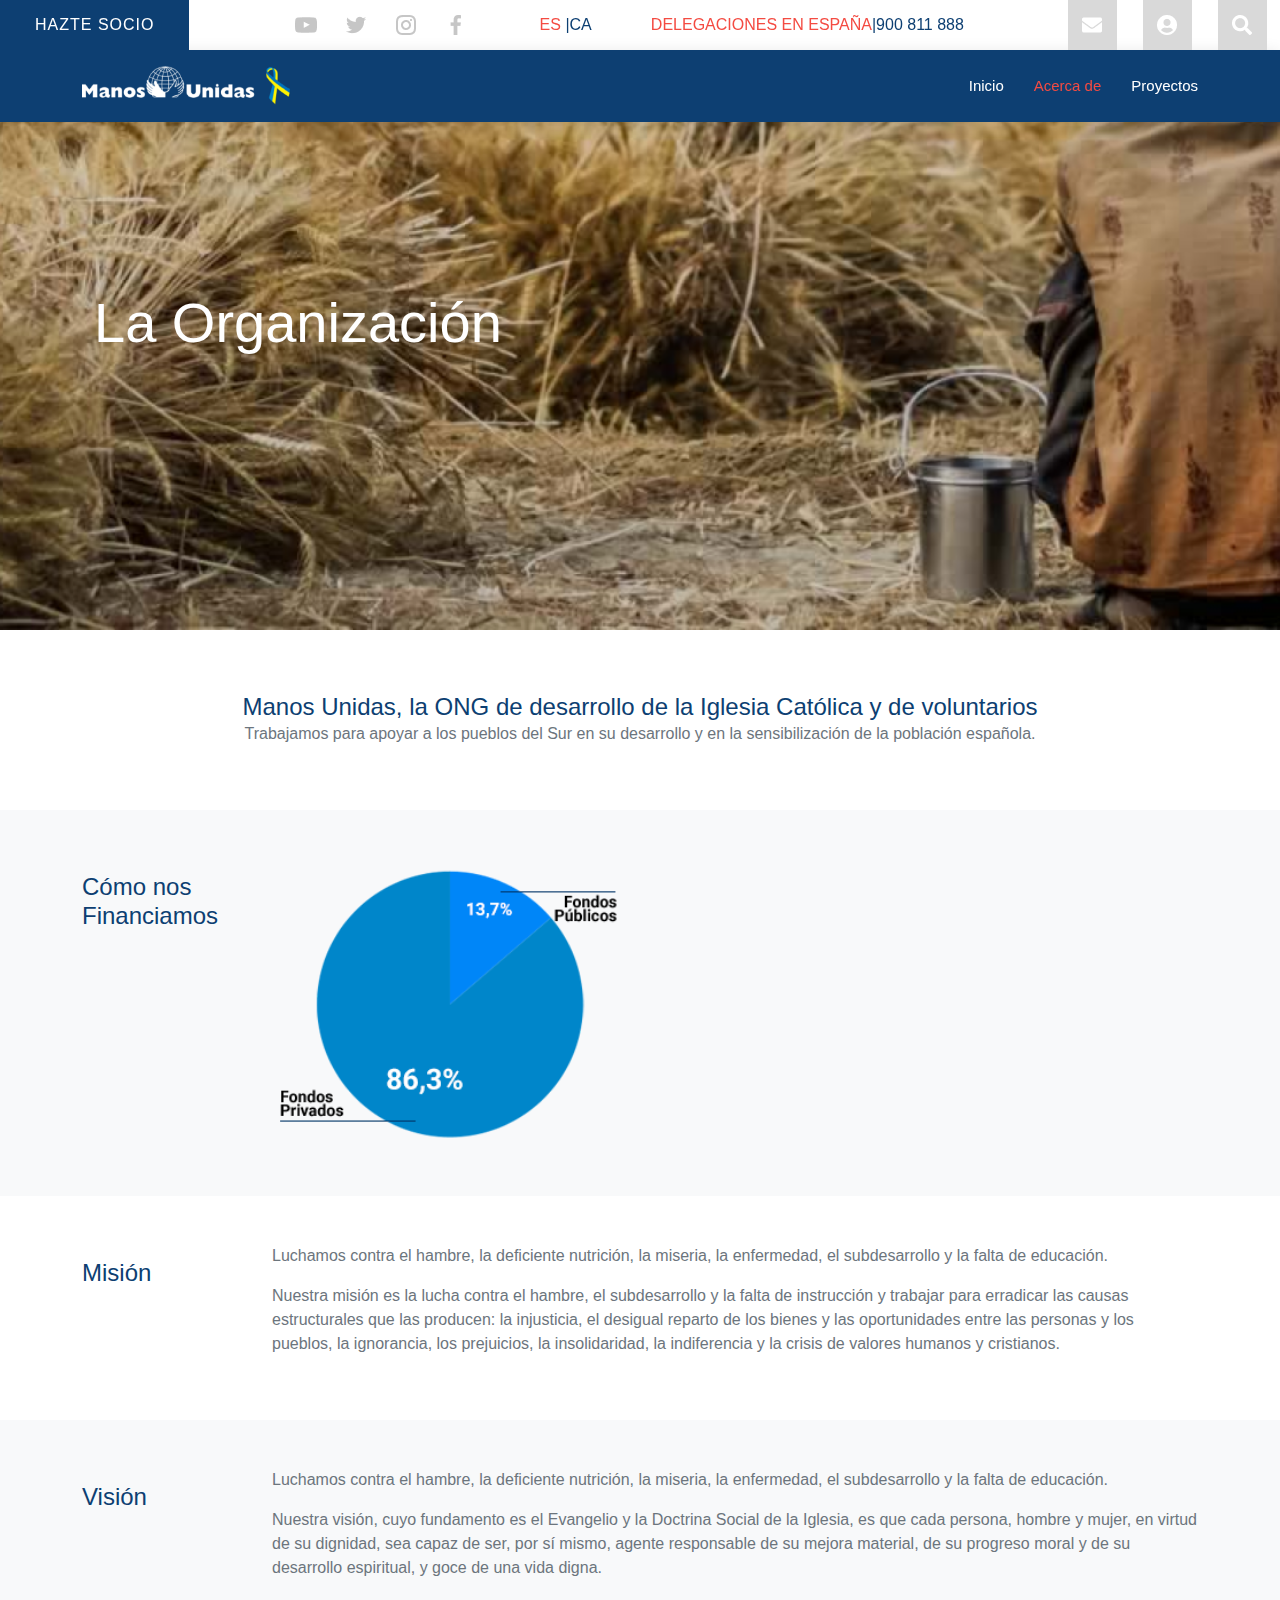
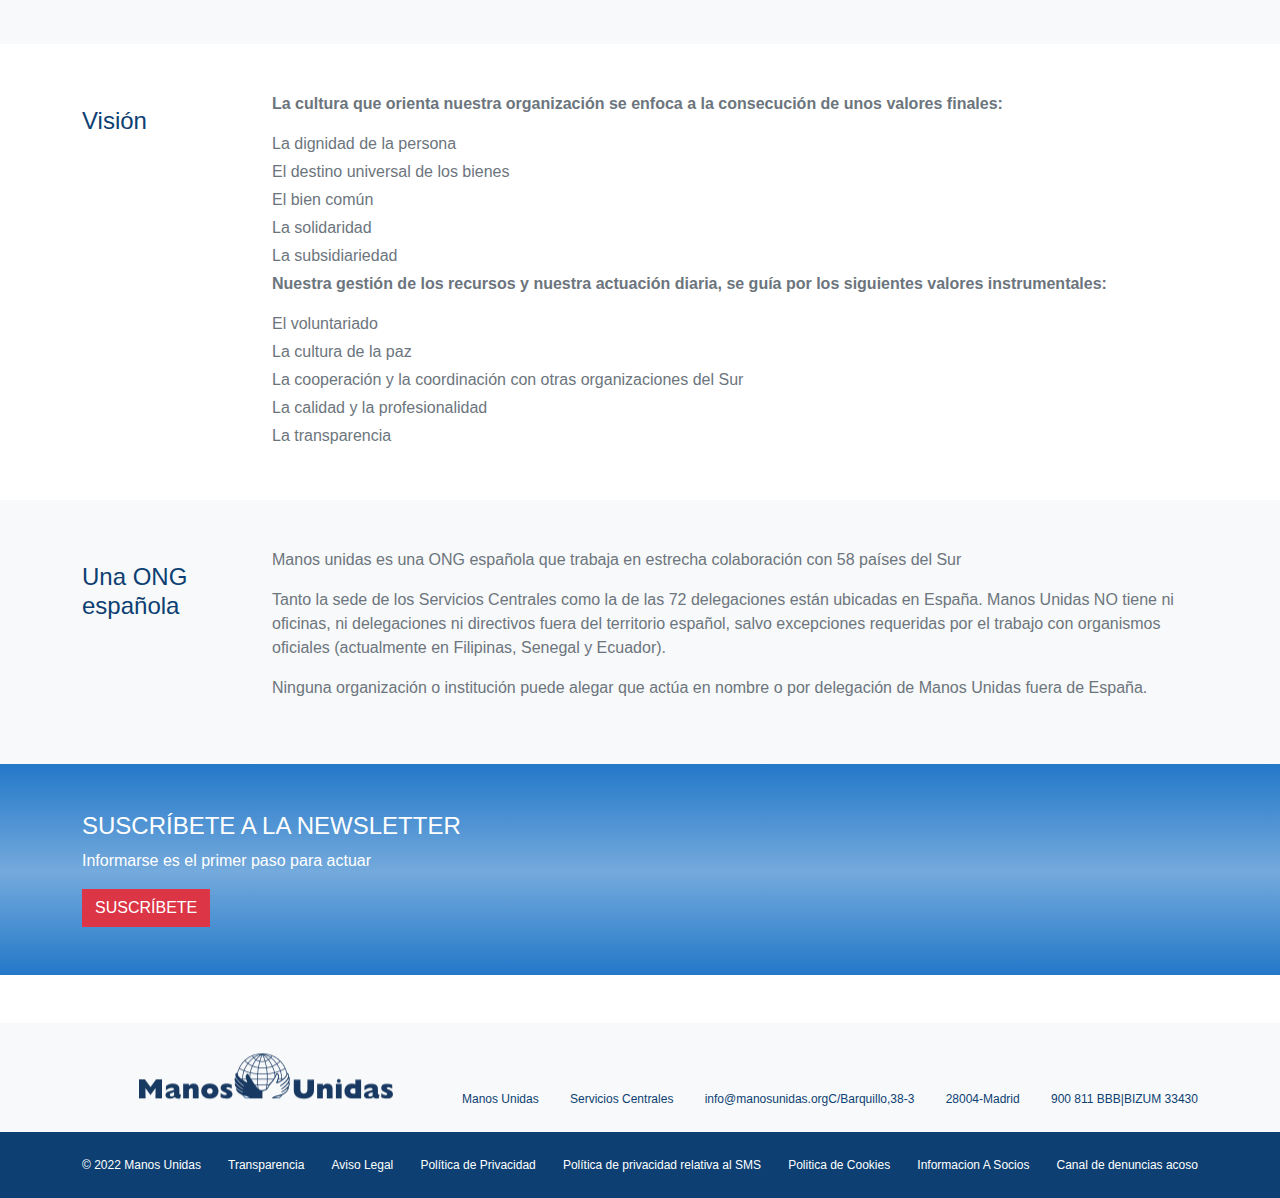
==== commit 6f0530d6: "header" ====
--- a/acercade.html
+++ b/acercade.html
@@ -39,24 +39,52 @@
 <body>
 
   <!-- ======= Header ======= -->
-  <header id="header" class="fixed-top d-flex align-items-center">
-    <div class="container d-flex align-items-center justify-content-between">
-
-      <div class="logo">
-        <h1 class="text-light"><img src="assets/img/logowhite.png" alt="" srcset=""></a></h1>
-        <!-- Uncomment below if you prefer to use an image logo -->
-        <!-- <a href="index.html"><img src="assets/img/logo.png" alt="" class="img-fluid"></a>-->
-      </div>
-
-      <nav id="navbar" class="navbar">
-        <ul>
-          <li><a class="nav-link scrollto active" href="index.html">Inicio</a></li>
-          <li><a class="nav-link scrollto" href="acercade.html">Acerca de</a></li>
-          <li><a class="nav-link scrollto" href="proyectos.html">Proyectos</a></li>
-        
+  <header class="fixed-top align-items-center">
+    <div id="header2" class="bg-white  d-flex align-items-center justify-content-between">
+      <div class="d-flex justify-content-center align-items-center">
+        <a href="acercade.html" class="btn-get-header ">HAZTE SOCIO</a>
+      </div>
+      <div class=" d-flex align-items-center flex-row justify-content-center">
+        <ul class="d-flex align-items-center flex-row justify-content-center mb-0">
+          <li class="list-unstyled btn"><img src="assets/img/Brands/youtube.png" alt=""></li>
+          <li class="list-unstyled btn"><img src="assets/img/Brands/twitter.png" alt=""></li>
+          <li class="list-unstyled btn"><img src="assets/img/Brands/social media.png" alt=""></li>
+          <li class="list-unstyled btn"><img src="assets/img/Brands/facebook.png" alt=""></li>
         </ul>
-        <i class="bi bi-list mobile-nav-toggle"></i>
-      </nav><!-- .navbar -->
+      </div>
+      <div><span class="red">ES <span class="blue">|CA</span></span></div>
+      <div><span class="red">DELEGACIONES EN ESPAÑA<span class="blue">|900 811 888</span></span></div>
+      <div class=" d-flex align-items-center flex-row justify-content-center">
+        <ul class="d-flex align-items-center flex-row justify-content-center mb-0">
+          <li class="list-unstyled btn"><img src="assets/img/btngrey1.png" alt=""></li>
+          <li class="list-unstyled btn"><img src="assets/img/btngrey2.png" alt=""></li>
+          <li class="list-unstyled btn"><img src="assets/img/btngrey3.png" alt=""></li>
+          
+        </ul>
+      </div>
+    </div>
+    <div id="header" class="d-flex align-items-center justify-content-between">
+
+      <div class="container d-flex align-items-center justify-content-between">
+  
+  
+        <div class="logo">
+          <h1 class="text-light"><img src="assets/img/logowhite.png" alt="" srcset=""></a></h1>
+          <!-- Uncomment below if you prefer to use an image logo -->
+          <!-- <a href="index.html"><img src="assets/img/logo.png" alt="" class="img-fluid"></a>-->
+        </div>
+  
+        <nav id="navbar" class="navbar">
+          <ul>
+            <li><a class="nav-link scrollto " href="index.html">Inicio</a></li>
+            <li><a class="nav-link scrollto active" href="acercade.html">Acerca de</a></li>
+            <li><a class="nav-link scrollto" href="proyectos.html">Proyectos</a></li>
+          
+          </ul>
+          <i class="bi bi-list mobile-nav-toggle"></i>
+        </nav><!-- .navbar -->
+  
+      </div>
     </div>
   </header><!-- End Header -->
 
--- a/assets/css/style.css
+++ b/assets/css/style.css
@@ -70,6 +70,9 @@
 /*--------------------------------------------------------------
 # Header
 --------------------------------------------------------------*/
+header{
+  height: 122px;
+}
 #header {
   height: 72px;
   transition: all 0.5s;
@@ -78,6 +81,20 @@
   background: #0D3F72;
   box-shadow: 0px 2px 15px rgba(0, 0, 0, 0.1);
 }
+#header2 .red{
+  color: #F44B42;
+}
+#header2 .blue{
+  color: #0D3F72;
+}
+#header2 {
+  height: 50px;
+  transition: all 0.5s;
+  z-index: 997;
+  transition: all 0.5s;
+  background: #0D3F72;
+  box-shadow: 0px 2px 15px rgba(0, 0, 0, 0.1);
+}
 #header .logo h1 {
   font-size: 30px;
   margin: 0;
@@ -97,6 +114,31 @@
 
 #main {
   margin-top: 72px;
+}
+.btn-get-header {
+  font-family: Lato, Helvetica, sans-serif;
+  font-weight: 500;
+  font-size: 16px;
+  letter-spacing: 1px;
+  display: inline-block;
+  padding: 13px 35px;
+  transition: 0.5s;
+  color: #fff;
+  background: #F44B42;
+}
+.btn-get-header:hover {
+  background: #0D3F72;
+  color: #fff;
+}
+@media (max-width: 770px) {
+
+   #header2 .red {
+     display: none;
+    font-size: 14px;
+  }
+  #header2 .blue{
+    font-size: 14px;
+  }
 }
 
 /*--------------------------------------------------------------
@@ -204,7 +246,7 @@
 * Mobile Navigation 
 */
 .mobile-nav-toggle {
-  color: #7a6960;
+  color: #ffff;
   font-size: 28px;
   cursor: pointer;
   display: none;
@@ -358,6 +400,7 @@
   #hero .hero-img img {
     width: 70%;
   }
+  
 }
 @media (max-width: 575px) {
   #hero .hero-img img {
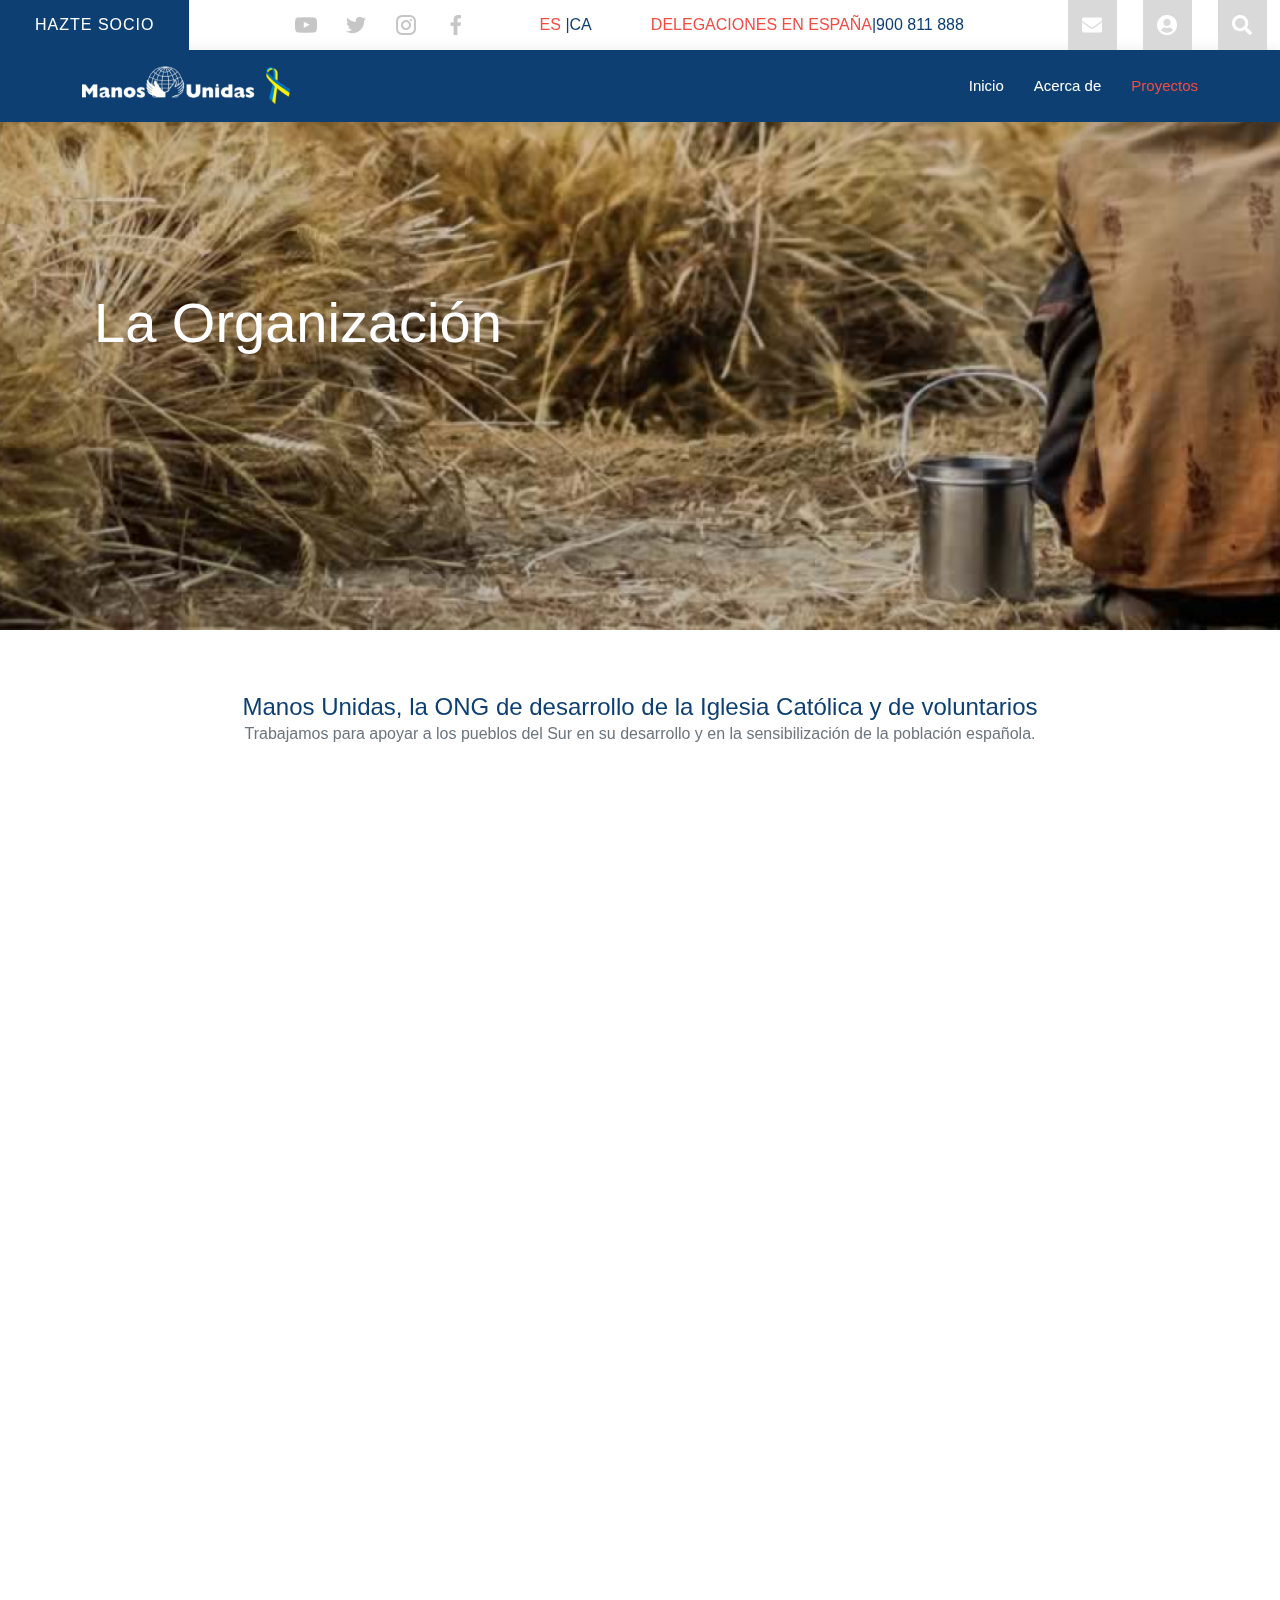
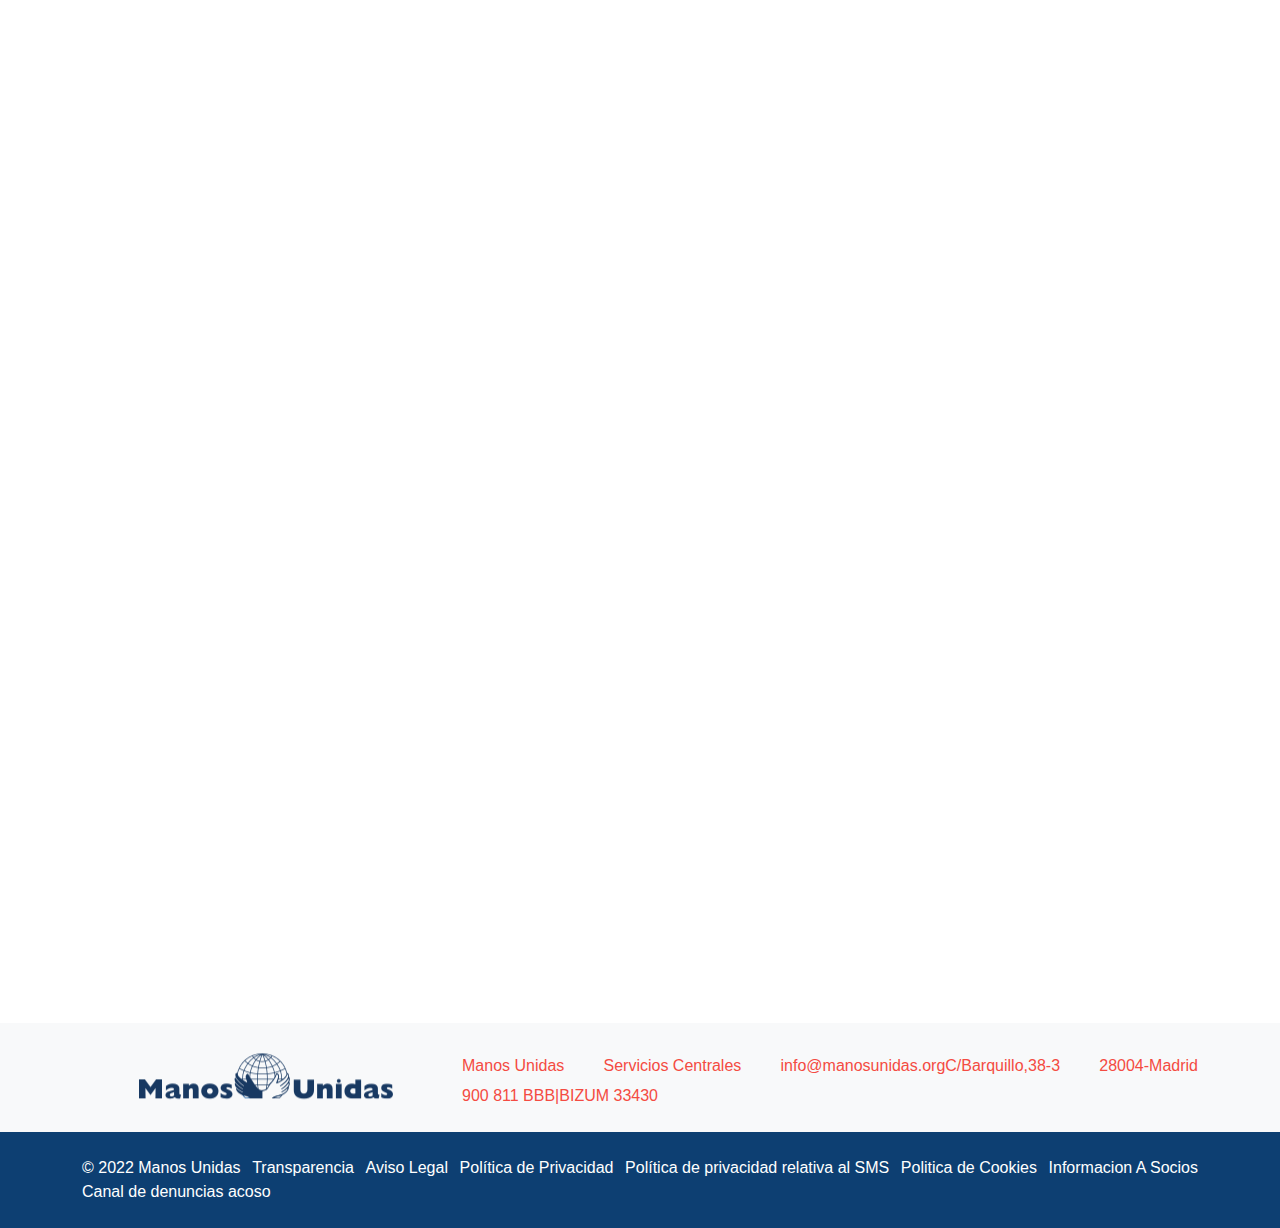
==== commit 17dd5f98: "add project page" ====
--- a/acercade.html
+++ b/acercade.html
@@ -76,9 +76,9 @@
   
         <nav id="navbar" class="navbar">
           <ul>
-            <li><a class="nav-link scrollto " href="index.html">Inicio</a></li>
-            <li><a class="nav-link scrollto active" href="acercade.html">Acerca de</a></li>
-            <li><a class="nav-link scrollto" href="proyectos.html">Proyectos</a></li>
+            <li><a class="nav-link scrollto" href="index.html">Inicio</a></li>
+            <li><a class="nav-link scrollto" href="acercade.html">Acerca de</a></li>
+            <li><a class="nav-link scrollto active" href="proyectos.html">Proyectos</a></li>
           
           </ul>
           <i class="bi bi-list mobile-nav-toggle"></i>
@@ -98,7 +98,7 @@
         </div>
       </div>
     </div>
-    <div class="p-5">
+    <div class="p-5" data-aos="fade-up" data-aos-delay="200">
       <div class="container">
         <div class="row">
           <div class="col-12 text-center">
@@ -108,7 +108,7 @@
         </div>
       </div>
     </div>
-    <div class="p-5 bg-light">
+    <div class="p-5 bg-light" data-aos="fade-up" data-aos-delay="200">
       <div class="container">
         <div class="row">
           <div class="col-sm-3 col-md-2">
@@ -120,7 +120,7 @@
         </div>
       </div>
     </div>
-    <div class="p-5">
+    <div class="p-5" data-aos="fade-up" data-aos-delay="200">
       <div class="container">
         <div class="row">
           <div class="col-sm-3 col-md-2">
@@ -136,7 +136,7 @@
         </div>
       </div>
     </div>
-    <div class="p-5 bg-light">
+    <div class="p-5 bg-light" data-aos="fade-up" data-aos-delay="200">
       <div class="container">
         <div class="row">
           <div class="col-sm-3 col-md-2">
@@ -151,7 +151,7 @@
         </div>
       </div>
     </div>
-    <div class="p-5">
+    <div class="p-5" data-aos="fade-up" data-aos-delay="200">
       <div class="container">
         <div class="row">
           <div class="col-sm-3 col-md-2">
@@ -174,7 +174,7 @@
         </div>
       </div>
     </div>
-    <div class="p-5 bg-light">
+    <div class="p-5 bg-light" data-aos="fade-up" data-aos-delay="200">
       <div class="container">
         <div class="row">
           <div class="col-sm-3 col-md-2">
@@ -192,7 +192,7 @@
         </div>
       </div>
     </div>
-    <div class="p-5 newsletter">
+    <div class="p-5 newsletter" data-aos="fade-up" data-aos-delay="200">
       <div class="container">
         <div class="row">
           <div class="col-12 text-white">
--- a/assets/css/acerca.css
+++ b/assets/css/acerca.css
@@ -13,10 +13,23 @@
     background: rgb(35,120,200);
     background: linear-gradient(rgba(35,120,200,1) 0%, rgba(35,120,200,0.6306897759103641) 51%, rgba(35,120,200,1) 100%);
 }
-.footer a{
+#footer a{
     color: #0D3F72;
     font-size: 12px;
 }
-.footer .bg-navy {
+.bg-navy {
     background-color: #0D3F72;
+}
+.color-navy {
+    background-color: #0D3F72;
+}
+.project-card {
+    font-size: 14px;
+    font-weight: bold;
+}
+.project-aside {
+    font-size: 14px;
+}
+.project-card-text {
+    height: 100%;
 }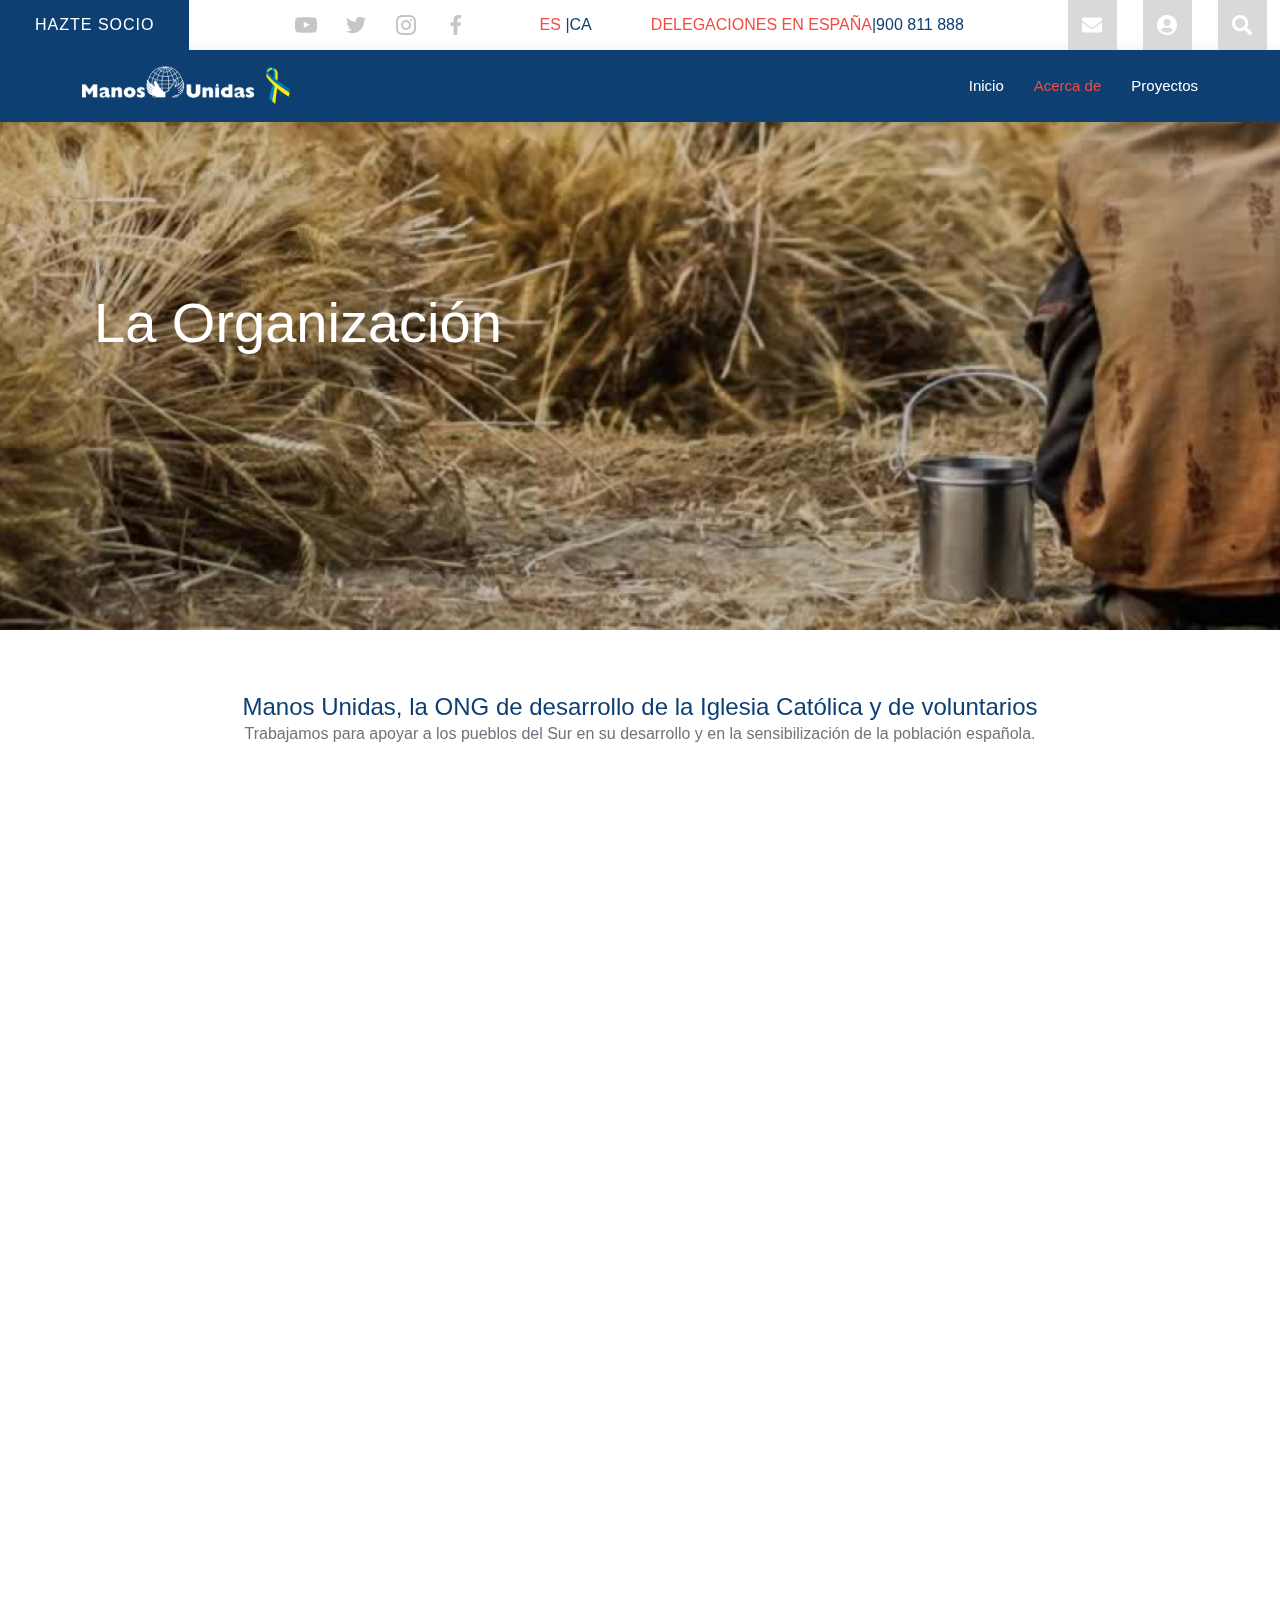
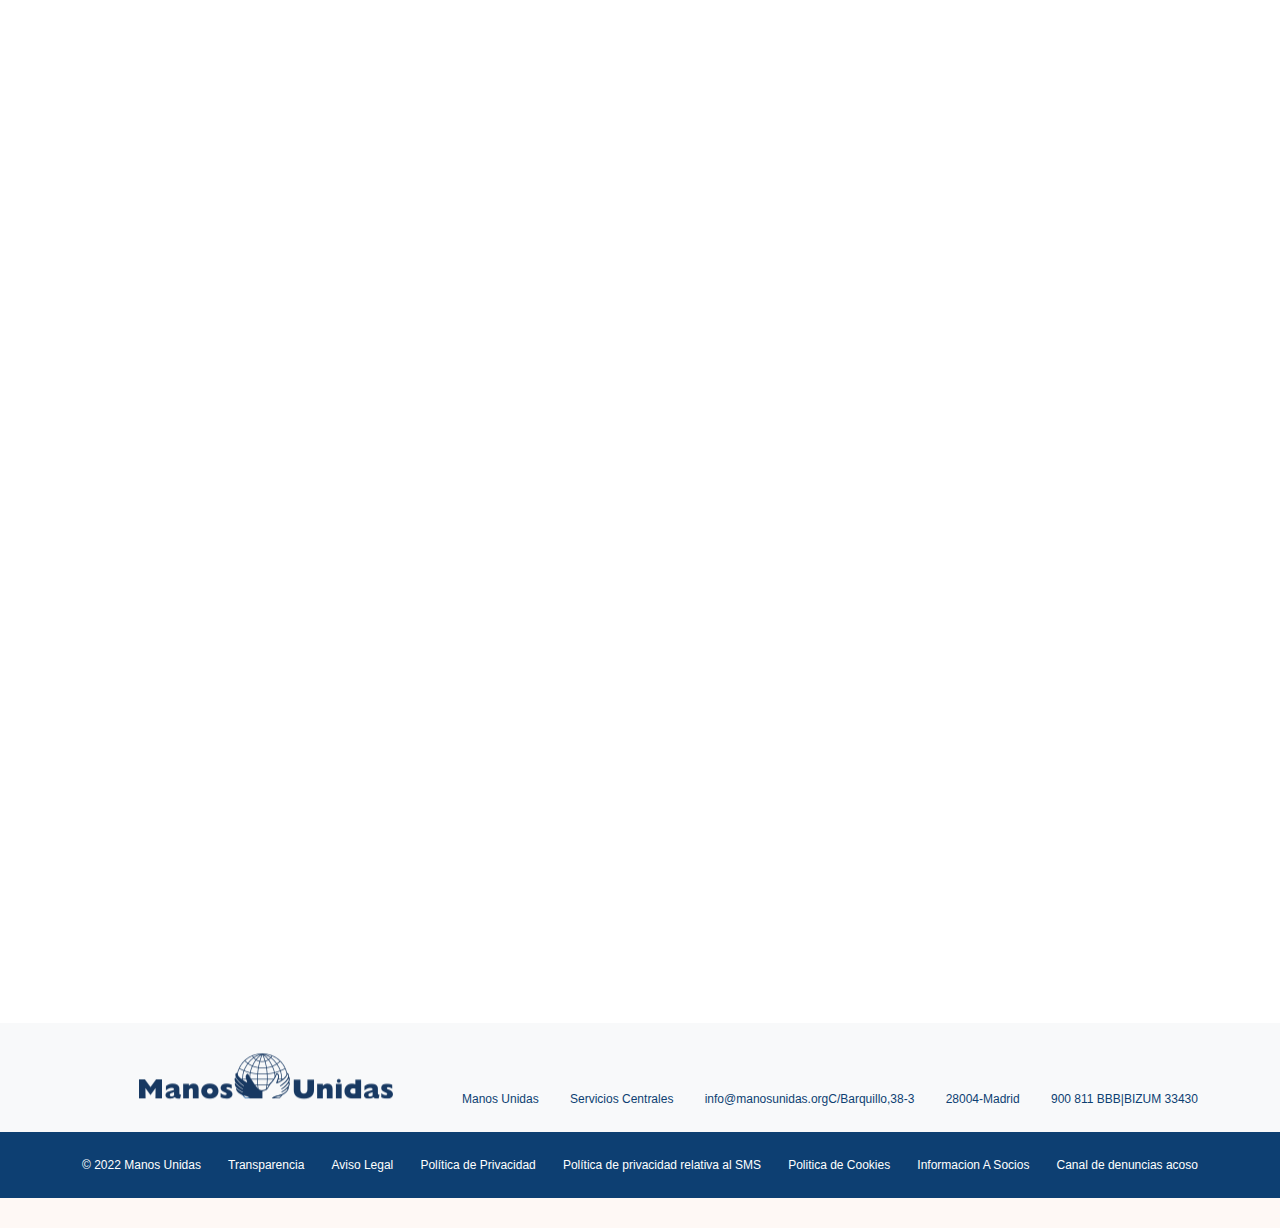
==== commit ee6d37f7: "fix" ====
--- a/acercade.html
+++ b/acercade.html
@@ -77,8 +77,8 @@
         <nav id="navbar" class="navbar">
           <ul>
             <li><a class="nav-link scrollto" href="index.html">Inicio</a></li>
-            <li><a class="nav-link scrollto" href="acercade.html">Acerca de</a></li>
-            <li><a class="nav-link scrollto active" href="proyectos.html">Proyectos</a></li>
+            <li><a class="nav-link scrollto active" href="acercade.html">Acerca de</a></li>
+            <li><a class="nav-link scrollto " href="proyectos.html">Proyectos</a></li>
           
           </ul>
           <i class="bi bi-list mobile-nav-toggle"></i>
@@ -208,7 +208,7 @@
 
 
   <!-- ======= Footer ======= -->
-  <footer class="footer">
+  <footer id="footer">
     <div class="mt-5 p-4 bg-light">
       <div class="container">
         <div class="row">
